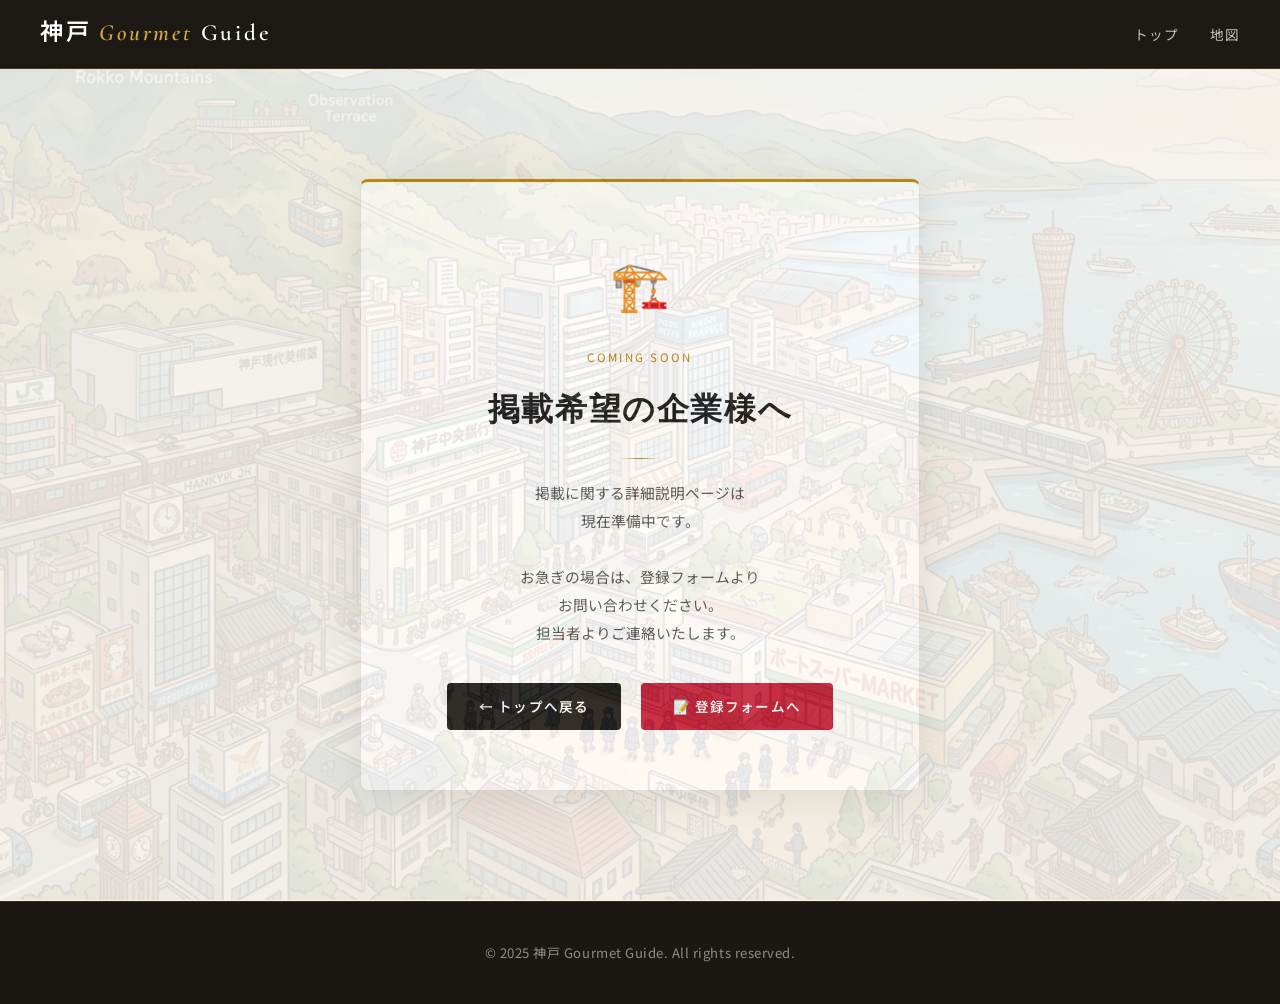
==== coming-soon.html @ d9d7e270 "掲載希望・登録フォームボタン追加" ====
<!DOCTYPE html>
<html lang="ja">
<head>
  <meta charset="UTF-8">
  <meta name="viewport" content="width=device-width, initial-scale=1.0">
  <title>掲載希望の企業様へ - 神戸 Gourmet Guide</title>
  <link rel="preconnect" href="https://fonts.googleapis.com">
  <link href="https://fonts.googleapis.com/css2?family=Cormorant+Garamond:wght@400;600;700&family=Noto+Sans+JP:wght@400;600;700&display=swap" rel="stylesheet">
  <link rel="stylesheet" href="css/style.css">
  <style>
    .coming-wrap {
      min-height: calc(100vh - 68px);
      display: flex;
      align-items: center;
      justify-content: center;
      padding: 40px 20px;
    }
    .coming-box {
      background: rgba(255,255,255,0.96);
      border: 1px solid #E8E2D9;
      border-top: 3px solid #B8860B;
      border-radius: 8px;
      padding: 60px 48px;
      max-width: 560px;
      width: 100%;
      text-align: center;
      box-shadow: 0 8px 40px rgba(0,0,0,0.10);
    }
    .coming-icon {
      font-size: 3rem;
      margin-bottom: 24px;
    }
    .coming-eyebrow {
      font-size: 0.72rem;
      letter-spacing: 0.2em;
      color: #B8860B;
      text-transform: uppercase;
      margin-bottom: 16px;
    }
    .coming-title {
      font-family: 'Cormorant Garamond', serif;
      font-size: 2rem;
      font-weight: 600;
      color: #1A1A1A;
      margin-bottom: 8px;
      letter-spacing: 0.05em;
    }
    .coming-divider {
      width: 40px;
      height: 1px;
      background: linear-gradient(90deg, transparent, #B8860B, transparent);
      margin: 20px auto;
    }
    .coming-text {
      font-size: 0.92rem;
      color: #555;
      line-height: 1.9;
      margin-bottom: 36px;
    }
    .coming-back {
      display: inline-block;
      padding: 12px 32px;
      background: #1A1A1A;
      color: #fff;
      border-radius: 4px;
      font-size: 0.85rem;
      font-weight: 600;
      letter-spacing: 0.08em;
      transition: background 0.2s;
      margin-right: 10px;
    }
    .coming-back:hover { background: #B8860B; }
    .coming-form-btn {
      display: inline-block;
      padding: 12px 32px;
      background: #C41E3A;
      color: #fff;
      border-radius: 4px;
      font-size: 0.85rem;
      font-weight: 600;
      letter-spacing: 0.08em;
      transition: background 0.2s;
    }
    .coming-form-btn:hover { background: #9e1828; }
    .btn-wrap { display: flex; gap: 10px; justify-content: center; flex-wrap: wrap; }
    @media (max-width: 480px) {
      .coming-box { padding: 40px 24px; }
    }
  </style>
</head>
<body>

<header>
  <div class="header-inner">
    <div class="site-logo"><a href="index.html" style="color:inherit">神戸 <span>Gourmet</span> Guide</a></div>
    <nav>
      <a href="index.html">トップ</a>
      <a href="map.html">地図</a>
    </nav>
  </div>
</header>

<div class="coming-wrap">
  <div class="coming-box">
    <div class="coming-icon">🏗️</div>
    <div class="coming-eyebrow">Coming Soon</div>
    <h1 class="coming-title">掲載希望の企業様へ</h1>
    <div class="coming-divider"></div>
    <p class="coming-text">
      掲載に関する詳細説明ページは<br>
      現在準備中です。<br><br>
      お急ぎの場合は、登録フォームより<br>
      お問い合わせください。<br>
      担当者よりご連絡いたします。
    </p>
    <div class="btn-wrap">
      <a href="index.html" class="coming-back">← トップへ戻る</a>
      <a href="register.html" class="coming-form-btn">📝 登録フォームへ</a>
    </div>
  </div>
</div>

<footer>
  <p>&copy; 2025 神戸 Gourmet Guide. All rights reserved.</p>
</footer>

</body>
</html>
---- css/style.css ----
/* ============================================================
   神戸 Gourmet Guide - メインスタイル（高級感デザイン）
   ============================================================ */

@import url('https://fonts.googleapis.com/css2?family=Cormorant+Garamond:wght@400;600;700&display=swap');

:root {
  --red:      #C41E3A;
  --gold:     #B8860B;
  --gold-lt:  #D4A843;
  --black:    #1A1A1A;
  --white:    #FFFFFF;
  --gray:     #F5F3EF;
  --border:   #E8E2D9;
  --text:     #2C2C2C;
  --shadow:   0 4px 24px rgba(0,0,0,0.10);
  --shadow-lg:0 8px 40px rgba(0,0,0,0.16);
  --card-bg:  rgba(255,255,255,0.95);
}

* { box-sizing: border-box; margin: 0; padding: 0; }

/* ===== ページ全体背景（固定・opacity 0.12）===== */
body {
  font-family: 'Noto Sans JP', 'Hiragino Kaku Gothic ProN', sans-serif;
  background-color: #F5F3EF;
  color: var(--text);
  line-height: 1.7;
  position: relative;
}

body::before {
  content: '';
  position: fixed;
  inset: 0;
  background-image: url('../images/hero_background.webp');
  background-size: cover;
  background-position: center center;
  background-repeat: no-repeat;
  opacity: 0.12;
  z-index: 0;
  pointer-events: none;
}

/* 全コンテンツをz-index 1以上に */
header, main, footer, .search-bar, .hero {
  position: relative;
  z-index: 1;
}

a { color: inherit; text-decoration: none; }

/* ===== ヘッダー ===== */
header {
  background: rgba(20, 16, 12, 0.96);
  backdrop-filter: blur(8px);
  -webkit-backdrop-filter: blur(8px);
  color: var(--white);
  padding: 0 24px;
  position: sticky;
  top: 0;
  z-index: 100;
  border-bottom: 1px solid rgba(184,134,11,0.3);
}

.header-inner {
  max-width: 1200px;
  margin: 0 auto;
  display: flex;
  align-items: center;
  justify-content: space-between;
  height: 68px;
}

.site-logo {
  font-family: 'Cormorant Garamond', 'Noto Sans JP', serif;
  font-size: 1.45rem;
  font-weight: 600;
  letter-spacing: 0.12em;
  color: var(--white);
}

.site-logo span {
  color: var(--gold-lt);
  font-style: italic;
}

nav a {
  color: rgba(255,255,255,0.75);
  margin-left: 28px;
  font-size: 0.85rem;
  letter-spacing: 0.06em;
  transition: color 0.2s;
  text-transform: uppercase;
}

nav a:hover { color: var(--gold-lt); }

/* ===== ヒーロー ===== */
.hero {
  background: linear-gradient(160deg, rgba(20,16,12,0.88) 0%, rgba(90,20,30,0.80) 60%, rgba(20,16,12,0.88) 100%);
  color: var(--white);
  text-align: center;
  padding: 80px 24px 70px;
  border-bottom: 1px solid rgba(184,134,11,0.2);
}

.hero-eyebrow {
  font-size: 0.75rem;
  letter-spacing: 0.25em;
  color: var(--gold-lt);
  text-transform: uppercase;
  margin-bottom: 16px;
  font-weight: 400;
}

.hero h1 {
  font-family: 'Cormorant Garamond', 'Noto Sans JP', serif;
  font-size: clamp(2.2rem, 6vw, 4rem);
  font-weight: 600;
  letter-spacing: 0.12em;
  margin-bottom: 16px;
  line-height: 1.2;
}

.hero h1 span { color: var(--gold-lt); font-style: italic; }

.hero-divider {
  width: 60px;
  height: 1px;
  background: linear-gradient(90deg, transparent, var(--gold-lt), transparent);
  margin: 20px auto;
}

.hero p {
  font-size: 0.95rem;
  opacity: 0.75;
  letter-spacing: 0.05em;
}

/* ===== ヒーローボタン ===== */
.hero-buttons {
  display: flex;
  gap: 14px;
  justify-content: center;
  flex-wrap: wrap;
  margin-top: 36px;
}

.hero-btn {
  display: inline-block;
  padding: 14px 32px;
  border-radius: 4px;
  font-size: 0.88rem;
  font-weight: 700;
  letter-spacing: 0.08em;
  transition: all 0.2s ease;
  cursor: pointer;
}

.hero-btn--outline {
  background: transparent;
  color: var(--white);
  border: 1px solid rgba(255,255,255,0.5);
}
.hero-btn--outline:hover {
  background: rgba(255,255,255,0.12);
  border-color: var(--white);
}

.hero-btn--gold {
  background: linear-gradient(135deg, var(--gold) 0%, #9a6f08 100%);
  color: var(--white);
  border: 1px solid transparent;
  box-shadow: 0 4px 16px rgba(184,134,11,0.35);
}
.hero-btn--gold:hover {
  opacity: 0.9;
  transform: translateY(-2px);
  box-shadow: 0 6px 20px rgba(184,134,11,0.45);
}

/* ===== 検索・フィルター ===== */
.search-bar {
  background: var(--card-bg);
  padding: 20px 24px;
  border-bottom: 1px solid var(--border);
  backdrop-filter: blur(4px);
}

.search-inner {
  max-width: 900px;
  margin: 0 auto;
  display: flex;
  gap: 10px;
  flex-wrap: wrap;
}

.search-inner input,
.search-inner select {
  flex: 1;
  min-width: 140px;
  padding: 10px 16px;
  border: 1px solid var(--border);
  border-radius: 4px;
  font-size: 0.9rem;
  background: rgba(255,255,255,0.9);
  font-family: inherit;
  color: var(--text);
  transition: border-color 0.2s;
}

.search-inner input:focus,
.search-inner select:focus {
  outline: none;
  border-color: var(--gold);
  box-shadow: 0 0 0 2px rgba(184,134,11,0.1);
}

/* ===== セクション ===== */
.section {
  max-width: 1200px;
  margin: 0 auto;
  padding: 48px 24px;
}

.section-title {
  font-family: 'Cormorant Garamond', 'Noto Sans JP', serif;
  font-size: 1.5rem;
  font-weight: 600;
  color: var(--black);
  margin-bottom: 32px;
  padding-bottom: 14px;
  border-bottom: 1px solid var(--border);
  display: flex;
  align-items: center;
  gap: 12px;
  letter-spacing: 0.05em;
}

.section-title::before {
  content: '';
  display: inline-block;
  width: 3px;
  height: 22px;
  background: linear-gradient(180deg, var(--gold), var(--red));
  border-radius: 2px;
  flex-shrink: 0;
}

/* ===== 店舗グリッド ===== */
.store-grid {
  display: grid;
  grid-template-columns: repeat(auto-fill, minmax(290px, 1fr));
  gap: 24px;
}

/* ===== 店舗カード ===== */
.store-card {
  background: var(--card-bg);
  border: 1px solid var(--border);
  border-radius: 8px;
  overflow: hidden;
  box-shadow: var(--shadow);
  transition: transform 0.25s ease, box-shadow 0.25s ease;
  cursor: pointer;
  backdrop-filter: blur(4px);
}

.store-card:hover {
  transform: translateY(-5px);
  box-shadow: var(--shadow-lg);
}

.card-photo {
  width: 100%;
  aspect-ratio: 4/3;
  object-fit: cover;
  display: block;
  transition: transform 0.4s ease;
}

.store-card:hover .card-photo { transform: scale(1.03); }

.card-photo-wrap {
  overflow: hidden;
  aspect-ratio: 4/3;
  background: var(--gray);
}

.card-photo-placeholder {
  width: 100%;
  aspect-ratio: 4/3;
  background: linear-gradient(135deg, #ede9e3 0%, #d8d0c4 100%);
  display: flex;
  align-items: center;
  justify-content: center;
  font-size: 2.5rem;
  color: #bbb;
}

.card-body { padding: 18px 18px 12px; }

.card-badge {
  display: inline-block;
  font-size: 0.65rem;
  font-weight: 700;
  padding: 2px 8px;
  border-radius: 2px;
  margin-bottom: 10px;
  letter-spacing: 0.1em;
  text-transform: uppercase;
}

.badge-L   { background: var(--gold); color: var(--white); }
.badge-M   { background: var(--red);  color: var(--white); }
.badge-WEB { background: var(--black);color: var(--white); }

.card-name {
  font-family: 'Cormorant Garamond', 'Noto Sans JP', serif;
  font-size: 1.15rem;
  font-weight: 600;
  margin-bottom: 4px;
  color: var(--black);
  letter-spacing: 0.03em;
}

.card-dish {
  font-size: 0.82rem;
  color: var(--gold);
  margin-bottom: 12px;
  letter-spacing: 0.04em;
}

.card-meta {
  font-size: 0.78rem;
  color: #777;
  display: flex;
  flex-direction: column;
  gap: 3px;
}

.card-actions {
  padding: 12px 18px 16px;
  display: flex;
  gap: 8px;
  border-top: 1px solid var(--border);
}

.btn {
  flex: 1;
  padding: 9px 8px;
  border: none;
  border-radius: 4px;
  font-size: 0.8rem;
  font-weight: 600;
  cursor: pointer;
  transition: opacity 0.2s, transform 0.1s;
  text-align: center;
  letter-spacing: 0.04em;
  font-family: inherit;
}

.btn:hover { opacity: 0.85; }
.btn:active { transform: scale(0.98); }

.btn-primary   { background: var(--red);   color: var(--white); }
.btn-secondary { background: var(--black); color: var(--white); }
.btn-outline   { background: transparent;  color: var(--black); border: 1px solid var(--border); }

/* ===== 店舗詳細ページ ===== */
.store-detail {
  max-width: 800px;
  margin: 0 auto;
  padding: 48px 24px;
  background: var(--card-bg);
  min-height: calc(100vh - 68px);
}

.detail-photos {
  display: grid;
  grid-template-columns: 1fr 1fr;
  gap: 8px;
  margin-bottom: 36px;
  border-radius: 8px;
  overflow: hidden;
}

.detail-photos img {
  width: 100%;
  aspect-ratio: 4/3;
  object-fit: cover;
  display: block;
}

.detail-photos img:first-child {
  grid-column: 1 / -1;
  aspect-ratio: 16/9;
}

.detail-name {
  font-family: 'Cormorant Garamond', 'Noto Sans JP', serif;
  font-size: 2.2rem;
  font-weight: 600;
  margin-bottom: 6px;
  letter-spacing: 0.04em;
}

.detail-dish {
  font-size: 1rem;
  color: var(--gold);
  font-weight: 600;
  margin-bottom: 24px;
  letter-spacing: 0.06em;
}

.detail-desc {
  font-size: 0.95rem;
  line-height: 1.9;
  margin-bottom: 32px;
  color: #444;
}

.detail-info table {
  width: 100%;
  border-collapse: collapse;
  margin-bottom: 32px;
}

.detail-info th {
  width: 120px;
  padding: 13px 12px;
  text-align: left;
  font-size: 0.8rem;
  font-weight: 600;
  color: #888;
  border-bottom: 1px solid var(--border);
  vertical-align: top;
  letter-spacing: 0.05em;
}

.detail-info td {
  padding: 13px 12px;
  font-size: 0.92rem;
  border-bottom: 1px solid var(--border);
}

.coupon-box {
  background: #FFFBF0;
  border: 1px solid rgba(184,134,11,0.3);
  border-left: 3px solid var(--gold);
  border-radius: 4px;
  padding: 20px 24px;
  margin-bottom: 28px;
}

.coupon-box .coupon-label {
  font-size: 0.75rem;
  color: var(--gold);
  font-weight: 700;
  margin-bottom: 6px;
  letter-spacing: 0.1em;
  text-transform: uppercase;
}

.coupon-box .coupon-text {
  font-size: 1.1rem;
  font-weight: 700;
  color: var(--black);
}

.route-btn {
  display: block;
  width: 100%;
  padding: 16px;
  background: linear-gradient(135deg, var(--red) 0%, #9e1828 100%);
  color: var(--white);
  text-align: center;
  border-radius: 6px;
  font-size: 1rem;
  font-weight: 700;
  letter-spacing: 0.08em;
  margin-bottom: 16px;
  transition: opacity 0.2s, transform 0.1s;
  box-shadow: 0 4px 16px rgba(196,30,58,0.3);
}

.route-btn:hover { opacity: 0.9; transform: translateY(-1px); }

/* ===== ローディング ===== */
.loading {
  display: flex;
  align-items: center;
  justify-content: center;
  padding: 80px 20px;
  flex-direction: column;
  gap: 16px;
  color: #999;
}

.spinner {
  width: 36px;
  height: 36px;
  border: 2px solid var(--border);
  border-top-color: var(--gold);
  border-radius: 50%;
  animation: spin 0.9s linear infinite;
}

@keyframes spin { to { transform: rotate(360deg); } }

/* ===== フッター ===== */
footer {
  background: rgba(20,16,12,0.97);
  color: rgba(255,255,255,0.5);
  text-align: center;
  padding: 40px 24px;
  font-size: 0.82rem;
  margin-top: 0;
  border-top: 1px solid rgba(184,134,11,0.2);
  letter-spacing: 0.04em;
}

footer a { color: var(--gold-lt); }

/* ===== 地図ページ ===== */
#map-container {
  width: 100%;
  height: calc(100vh - 68px);
}

/* ===== レスポンシブ ===== */
@media (max-width: 768px) {
  .header-inner { height: 58px; }
  nav { display: none; }
  .hero { padding: 56px 16px 48px; }
  .hero h1 { font-size: 2rem; }
  .section { padding: 32px 16px; }
  .store-grid { grid-template-columns: 1fr 1fr; gap: 12px; }
  .detail-photos { grid-template-columns: 1fr; }
  .detail-photos img:first-child { aspect-ratio: 4/3; }
  .store-detail { padding: 24px 16px; }
}

@media (max-width: 480px) {
  .store-grid { grid-template-columns: 1fr; }
}
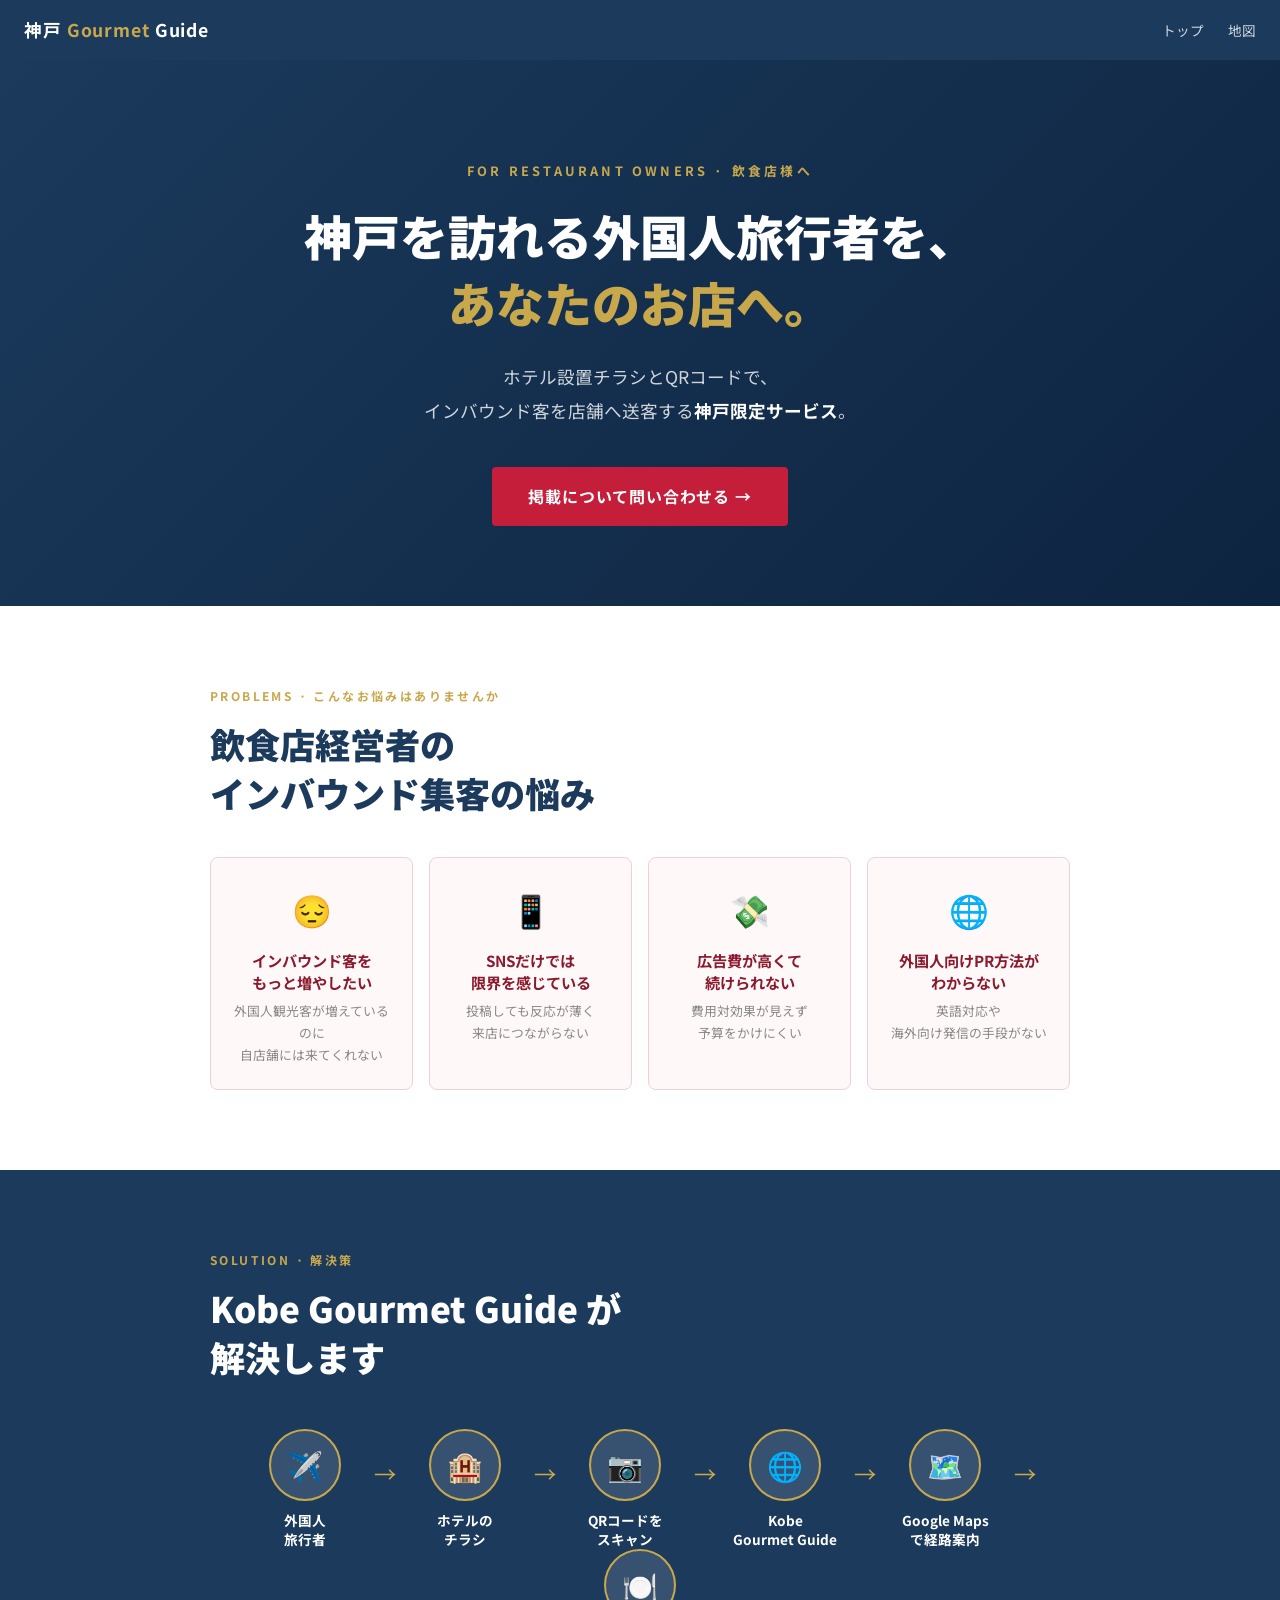
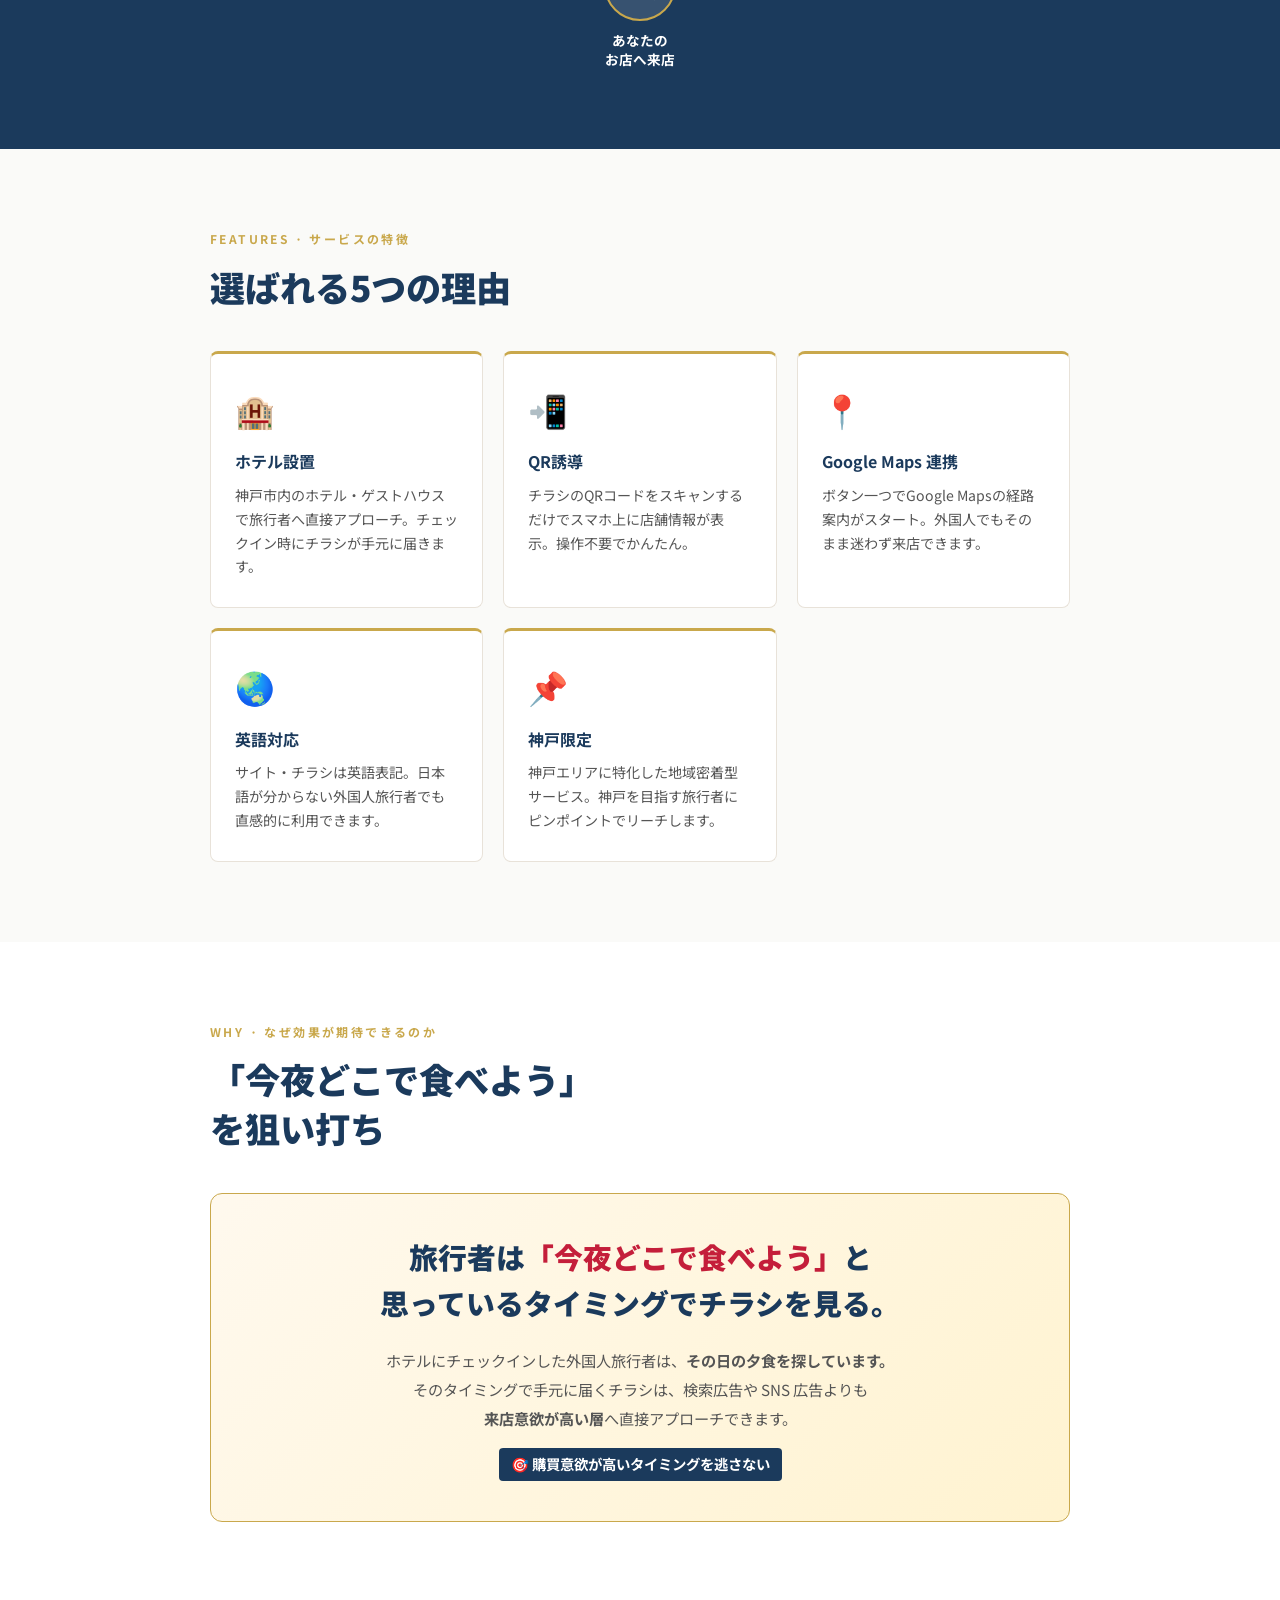
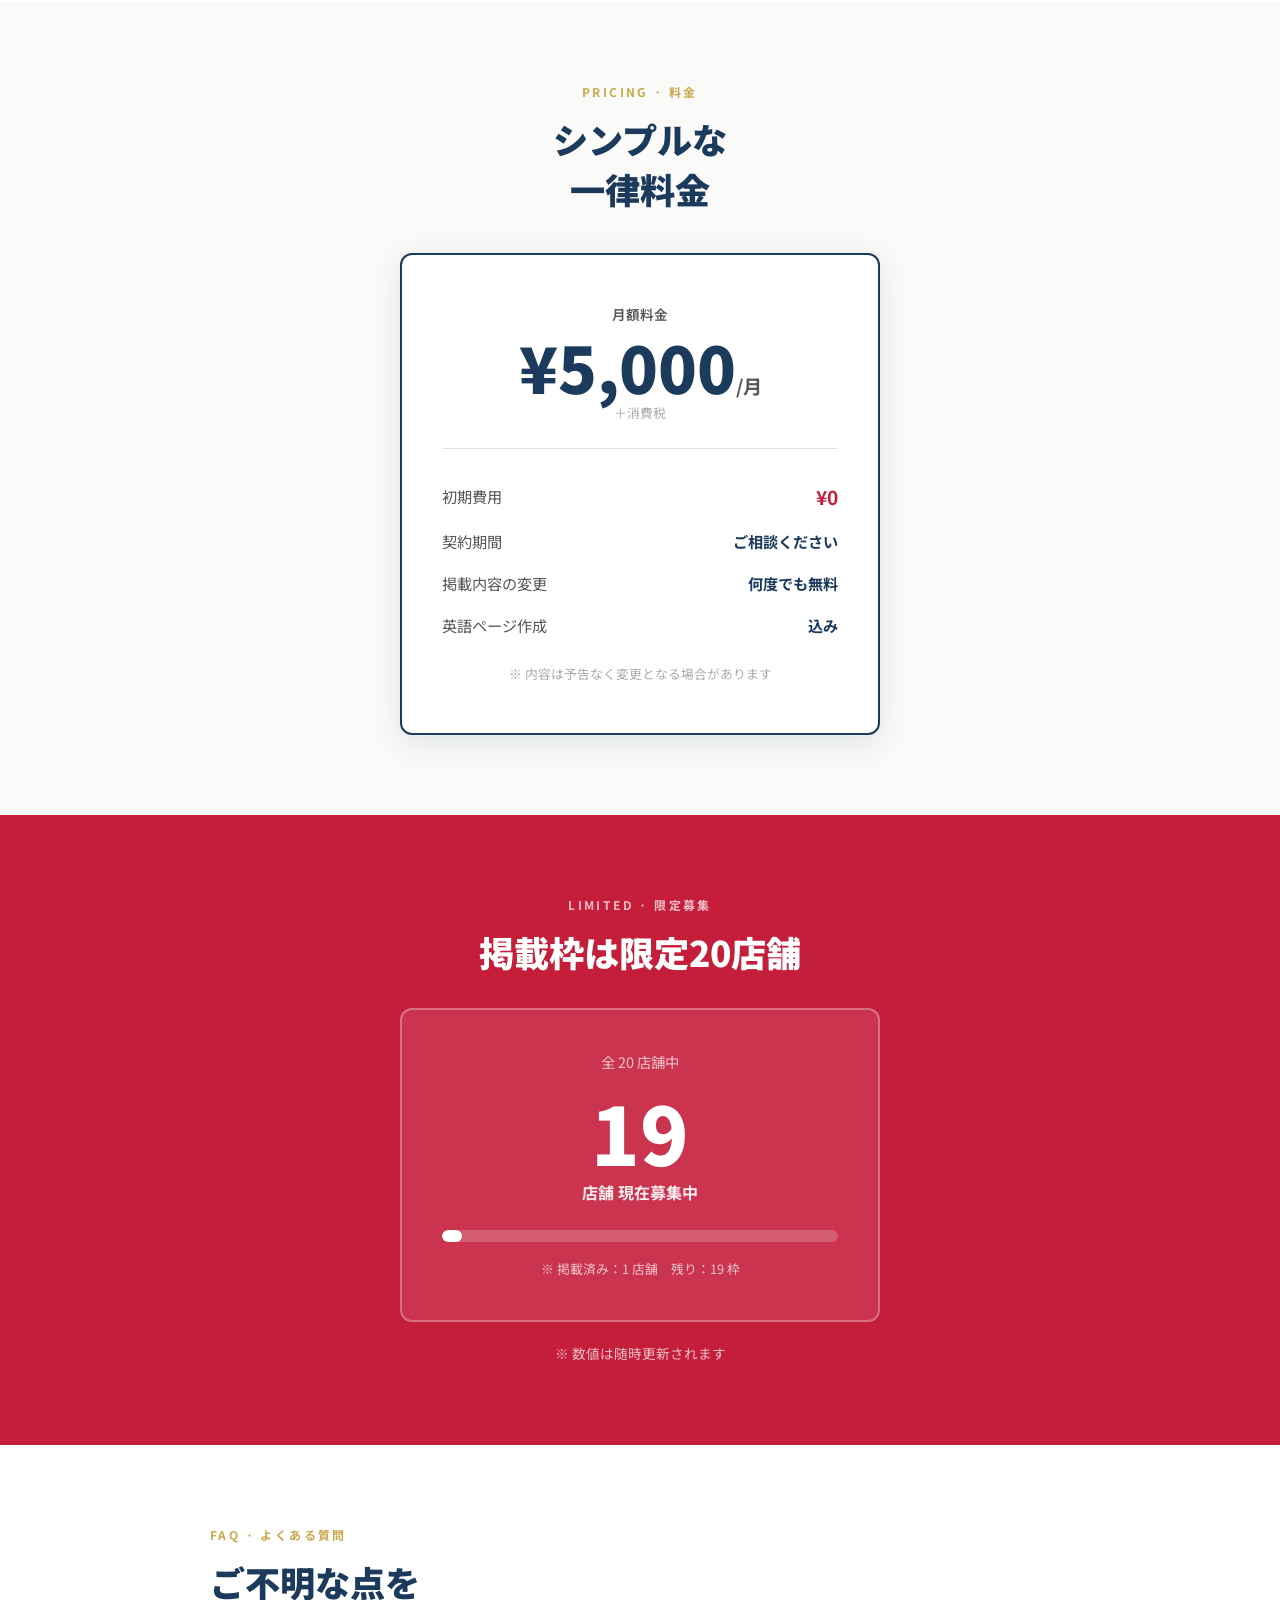
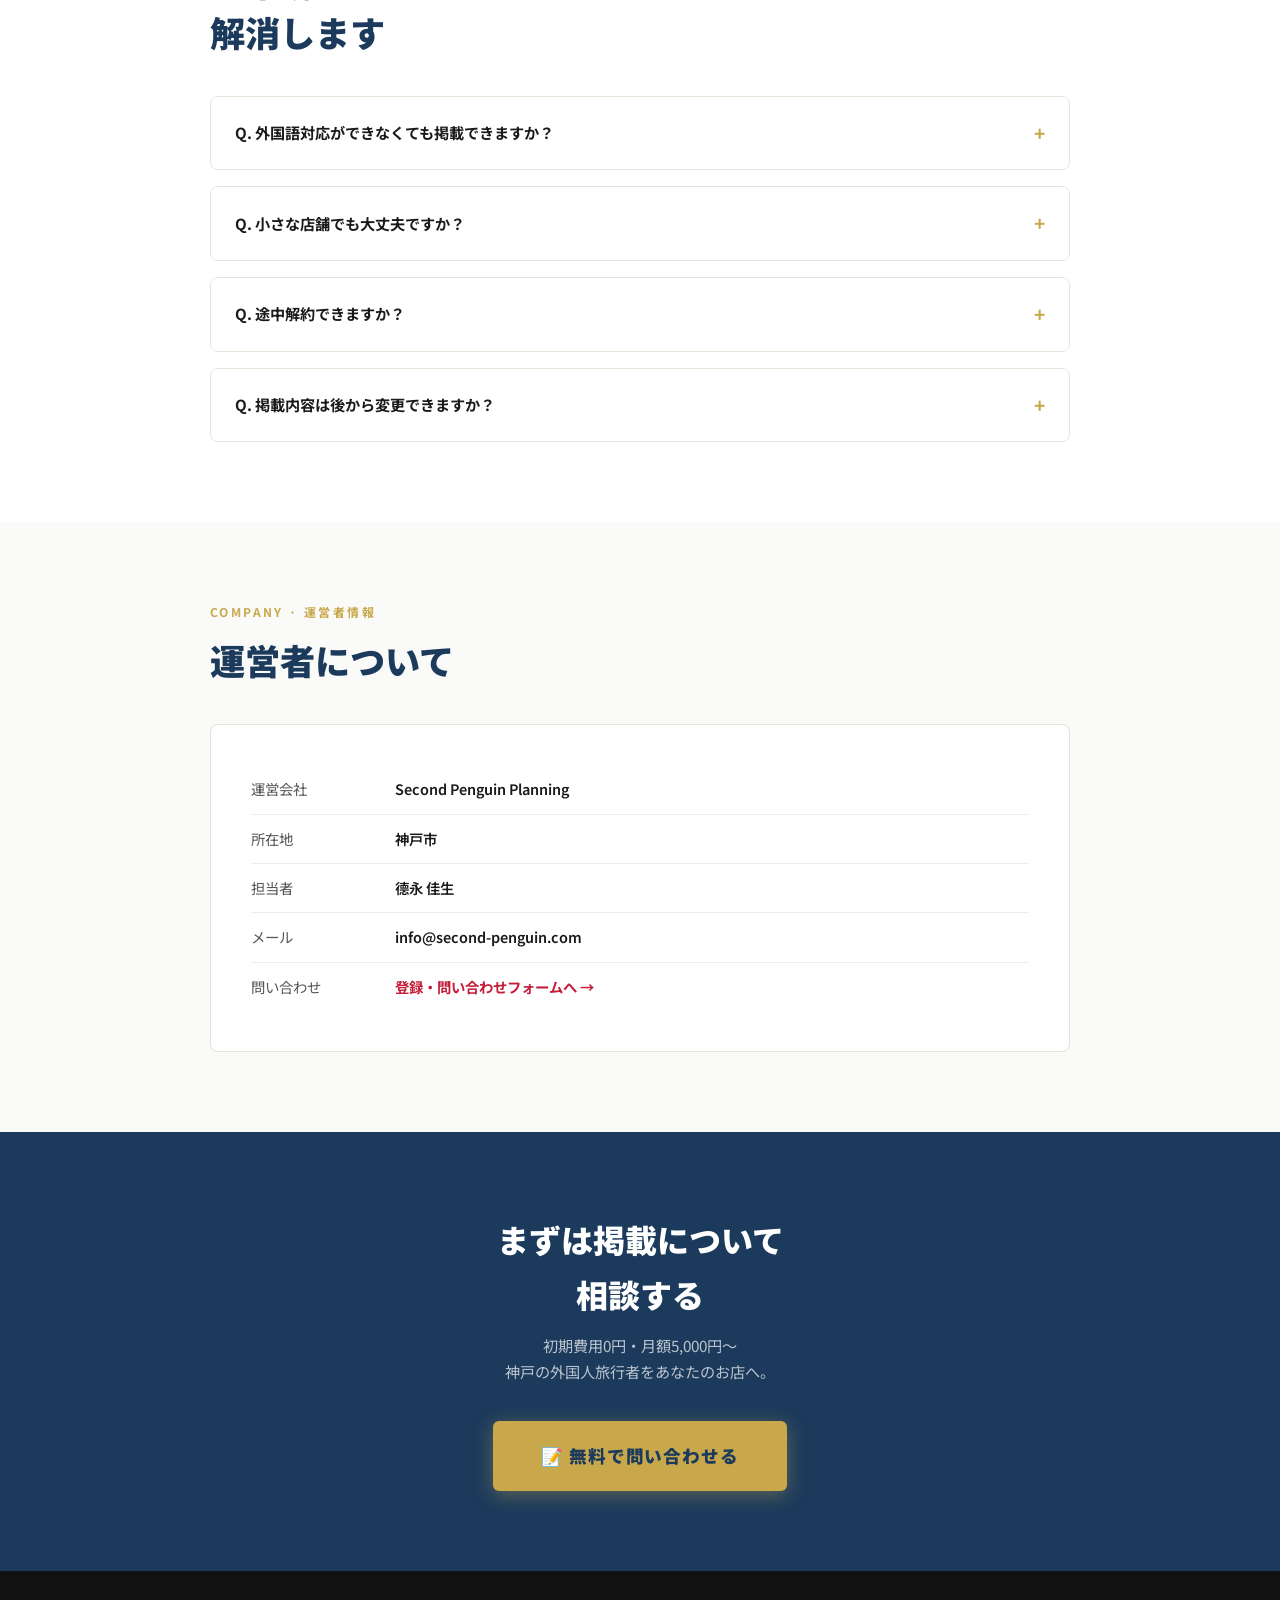
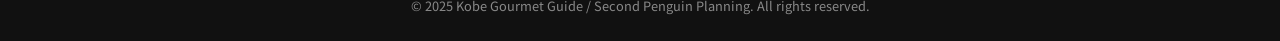
==== commit f3b8395a: "coming-soon.html: 飲食店向けLP完成（課題・解決策・料金・FAQ・運営者情報） Co-Authored-By: Claude Sonnet 4.6 <noreply@anthropi" ====
--- a/coming-soon.html
+++ b/coming-soon.html
@@ -3,126 +3,584 @@
 <head>
   <meta charset="UTF-8">
   <meta name="viewport" content="width=device-width, initial-scale=1.0">
-  <title>掲載希望の企業様へ - 神戸 Gourmet Guide</title>
+  <title>掲載希望の飲食店様へ - Kobe Gourmet Guide</title>
   <link rel="preconnect" href="https://fonts.googleapis.com">
-  <link href="https://fonts.googleapis.com/css2?family=Cormorant+Garamond:wght@400;600;700&family=Noto+Sans+JP:wght@400;600;700&display=swap" rel="stylesheet">
-  <link rel="stylesheet" href="css/style.css">
+  <link href="https://fonts.googleapis.com/css2?family=Noto+Sans+JP:wght@400;500;600;700;900&display=swap" rel="stylesheet">
   <style>
-    .coming-wrap {
-      min-height: calc(100vh - 68px);
-      display: flex;
-      align-items: center;
-      justify-content: center;
-      padding: 40px 20px;
-    }
-    .coming-box {
-      background: rgba(255,255,255,0.96);
-      border: 1px solid #E8E2D9;
-      border-top: 3px solid #B8860B;
-      border-radius: 8px;
-      padding: 60px 48px;
-      max-width: 560px;
-      width: 100%;
-      text-align: center;
-      box-shadow: 0 8px 40px rgba(0,0,0,0.10);
-    }
-    .coming-icon {
-      font-size: 3rem;
-      margin-bottom: 24px;
-    }
-    .coming-eyebrow {
-      font-size: 0.72rem;
-      letter-spacing: 0.2em;
-      color: #B8860B;
-      text-transform: uppercase;
-      margin-bottom: 16px;
-    }
-    .coming-title {
-      font-family: 'Cormorant Garamond', serif;
-      font-size: 2rem;
-      font-weight: 600;
-      color: #1A1A1A;
-      margin-bottom: 8px;
-      letter-spacing: 0.05em;
-    }
-    .coming-divider {
-      width: 40px;
-      height: 1px;
-      background: linear-gradient(90deg, transparent, #B8860B, transparent);
-      margin: 20px auto;
-    }
-    .coming-text {
-      font-size: 0.92rem;
-      color: #555;
-      line-height: 1.9;
-      margin-bottom: 36px;
-    }
-    .coming-back {
-      display: inline-block;
-      padding: 12px 32px;
-      background: #1A1A1A;
+    *, *::before, *::after { box-sizing: border-box; margin: 0; padding: 0; }
+    :root {
+      --navy: #1B3A5C;
+      --gold: #C9A84C;
+      --red: #C41E3A;
+      --bg: #FAFAF8;
+      --text: #1A1A1A;
+      --sub: #555;
+    }
+    html { scroll-behavior: smooth; }
+    body { font-family: 'Noto Sans JP', sans-serif; background: var(--bg); color: var(--text); line-height: 1.7; }
+    a { text-decoration: none; color: inherit; }
+
+    /* ===== HEADER ===== */
+    header {
+      background: var(--navy); position: sticky; top: 0; z-index: 100;
+      padding: 0 24px; height: 60px;
+      display: flex; align-items: center; justify-content: space-between;
+    }
+    .logo { color: #fff; font-size: 1.1rem; font-weight: 700; letter-spacing: 0.05em; }
+    .logo span { color: var(--gold); }
+    nav a { color: rgba(255,255,255,0.8); font-size: 0.85rem; margin-left: 20px; }
+    nav a:hover { color: #fff; }
+
+    /* ===== BUTTONS ===== */
+    .btn-primary {
+      display: inline-block; padding: 16px 36px;
+      background: var(--red); color: #fff;
+      border-radius: 4px; font-size: 1rem; font-weight: 700;
+      letter-spacing: 0.05em; transition: background 0.2s, transform 0.1s;
+      cursor: pointer; border: none;
+    }
+    .btn-primary:hover { background: #a01830; transform: translateY(-1px); }
+    .btn-outline {
+      display: inline-block; padding: 14px 32px;
+      border: 2px solid var(--navy); color: var(--navy);
+      border-radius: 4px; font-size: 0.95rem; font-weight: 700;
+      transition: all 0.2s;
+    }
+    .btn-outline:hover { background: var(--navy); color: #fff; }
+
+    /* ===== SECTION BASE ===== */
+    section { padding: 80px 24px; }
+    .container { max-width: 860px; margin: 0 auto; }
+    .section-label {
+      font-size: 0.75rem; font-weight: 700; letter-spacing: 0.2em;
+      color: var(--gold); text-transform: uppercase; margin-bottom: 12px;
+    }
+    .section-title {
+      font-size: clamp(1.6rem, 4vw, 2.2rem); font-weight: 900;
+      color: var(--navy); line-height: 1.4; margin-bottom: 24px;
+    }
+
+    /* ===== HERO ===== */
+    .hero {
+      background: linear-gradient(135deg, var(--navy) 0%, #0d2440 100%);
+      color: #fff; text-align: center; padding: 100px 24px 80px;
+    }
+    .hero-eyebrow {
+      font-size: 0.8rem; font-weight: 700; letter-spacing: 0.25em;
+      color: var(--gold); text-transform: uppercase; margin-bottom: 20px;
+    }
+    .hero-title {
+      font-size: clamp(1.8rem, 5vw, 3rem); font-weight: 900;
+      line-height: 1.4; margin-bottom: 24px;
+    }
+    .hero-title span { color: var(--gold); }
+    .hero-sub {
+      font-size: clamp(0.95rem, 2.5vw, 1.1rem); color: rgba(255,255,255,0.8);
+      line-height: 1.9; max-width: 560px; margin: 0 auto 40px;
+    }
+
+    /* ===== PROBLEMS ===== */
+    .problems { background: #fff; }
+    .problem-grid {
+      display: grid; grid-template-columns: repeat(auto-fit, minmax(200px, 1fr));
+      gap: 16px; margin-top: 40px;
+    }
+    .problem-card {
+      background: #FFF8F8; border: 1.5px solid #f0d0d5;
+      border-radius: 8px; padding: 24px 20px; text-align: center;
+    }
+    .problem-icon { font-size: 2rem; margin-bottom: 12px; }
+    .problem-text { font-size: 0.95rem; font-weight: 700; color: #8B1A2E; line-height: 1.5; }
+    .problem-sub { font-size: 0.8rem; color: #888; margin-top: 6px; }
+
+    /* ===== FLOW ===== */
+    .flow { background: var(--navy); }
+    .flow .section-title { color: #fff; }
+    .flow .section-label { color: var(--gold); }
+    .flow-steps {
+      display: flex; align-items: center; flex-wrap: wrap;
+      gap: 0; margin-top: 48px; justify-content: center;
+    }
+    .flow-step {
+      text-align: center; flex: 0 0 auto; width: 130px;
+    }
+    .flow-icon {
+      width: 72px; height: 72px; border-radius: 50%;
+      background: rgba(255,255,255,0.12); border: 2px solid var(--gold);
+      display: flex; align-items: center; justify-content: center;
+      font-size: 1.8rem; margin: 0 auto 10px;
+    }
+    .flow-label { font-size: 0.85rem; font-weight: 700; color: #fff; line-height: 1.4; }
+    .flow-arrow {
+      font-size: 1.4rem; color: var(--gold); padding: 0 4px;
+      flex: 0 0 auto; margin-bottom: 32px;
+    }
+    @media (max-width: 640px) {
+      .flow-steps { flex-direction: column; align-items: center; gap: 0; }
+      .flow-arrow { transform: rotate(90deg); margin: 0; }
+      .flow-step { width: 160px; }
+    }
+
+    /* ===== FEATURES ===== */
+    .features { background: var(--bg); }
+    .feature-grid {
+      display: grid; grid-template-columns: repeat(auto-fit, minmax(220px, 1fr));
+      gap: 20px; margin-top: 40px;
+    }
+    .feature-card {
+      background: #fff; border: 1px solid #E8E2D9;
+      border-top: 3px solid var(--gold);
+      border-radius: 8px; padding: 28px 24px;
+    }
+    .feature-icon { font-size: 2rem; margin-bottom: 12px; }
+    .feature-title { font-size: 1rem; font-weight: 700; color: var(--navy); margin-bottom: 8px; }
+    .feature-text { font-size: 0.88rem; color: var(--sub); line-height: 1.7; }
+
+    /* ===== WHY ===== */
+    .why { background: #fff; }
+    .why-box {
+      background: linear-gradient(135deg, #FFF9EE 0%, #FFF3D0 100%);
+      border: 1.5px solid var(--gold); border-radius: 12px;
+      padding: 40px; margin-top: 40px; text-align: center;
+    }
+    .why-quote {
+      font-size: clamp(1.3rem, 3vw, 1.8rem); font-weight: 900;
+      color: var(--navy); line-height: 1.6; margin-bottom: 20px;
+    }
+    .why-quote span { color: var(--red); }
+    .why-text { font-size: 0.95rem; color: var(--sub); line-height: 1.9; }
+    .why-highlight {
+      display: inline-block; background: var(--navy); color: #fff;
+      padding: 4px 12px; border-radius: 4px; font-weight: 700;
+      font-size: 0.9rem; margin-top: 16px;
+    }
+
+    /* ===== PRICING ===== */
+    .pricing { background: var(--bg); text-align: center; }
+    .price-card {
+      background: #fff; border: 2px solid var(--navy);
+      border-radius: 12px; padding: 48px 40px;
+      max-width: 480px; margin: 40px auto 0; box-shadow: 0 8px 32px rgba(27,58,92,0.12);
+    }
+    .price-amount {
+      font-size: 4rem; font-weight: 900; color: var(--navy); line-height: 1;
+    }
+    .price-unit { font-size: 1.2rem; font-weight: 700; color: var(--sub); }
+    .price-tax { font-size: 0.8rem; color: #aaa; margin-top: 4px; }
+    .price-divider { border: none; border-top: 1px solid #E8E2D9; margin: 24px 0; }
+    .price-row {
+      display: flex; justify-content: space-between; align-items: center;
+      padding: 8px 0; font-size: 0.95rem;
+    }
+    .price-row .label { color: var(--sub); }
+    .price-row .value { font-weight: 700; color: var(--navy); }
+    .price-note { font-size: 0.8rem; color: #aaa; margin-top: 16px; }
+
+    /* ===== SLOTS ===== */
+    .slots { background: var(--red); color: #fff; text-align: center; }
+    .slots .section-label { color: rgba(255,255,255,0.7); }
+    .slots .section-title { color: #fff; }
+    .slots-box {
+      background: rgba(255,255,255,0.1); border: 2px solid rgba(255,255,255,0.3);
+      border-radius: 12px; padding: 40px; max-width: 480px; margin: 32px auto 0;
+    }
+    .slots-total { font-size: 0.9rem; color: rgba(255,255,255,0.7); margin-bottom: 16px; }
+    .slots-number {
+      font-size: 5rem; font-weight: 900; line-height: 1;
       color: #fff;
-      border-radius: 4px;
-      font-size: 0.85rem;
-      font-weight: 600;
-      letter-spacing: 0.08em;
-      transition: background 0.2s;
-      margin-right: 10px;
-    }
-    .coming-back:hover { background: #B8860B; }
-    .coming-form-btn {
-      display: inline-block;
-      padding: 12px 32px;
-      background: #C41E3A;
-      color: #fff;
-      border-radius: 4px;
-      font-size: 0.85rem;
-      font-weight: 600;
-      letter-spacing: 0.08em;
-      transition: background 0.2s;
-    }
-    .coming-form-btn:hover { background: #9e1828; }
-    .btn-wrap { display: flex; gap: 10px; justify-content: center; flex-wrap: wrap; }
-    @media (max-width: 480px) {
-      .coming-box { padding: 40px 24px; }
+    }
+    .slots-label { font-size: 1rem; font-weight: 700; color: rgba(255,255,255,0.9); margin-top: 8px; }
+    .slots-bar-wrap {
+      background: rgba(255,255,255,0.2); border-radius: 99px;
+      height: 12px; margin: 24px 0 16px; overflow: hidden;
+    }
+    .slots-bar {
+      background: #fff; height: 100%; border-radius: 99px;
+      width: 0%; /* JS で変更可 */
+      transition: width 1s ease;
+    }
+    .slots-note { font-size: 0.8rem; color: rgba(255,255,255,0.7); }
+    /* 設定値 — 数値変更はここだけ */
+    :root { --slots-total: 20; --slots-used: 1; }
+
+    /* ===== FAQ ===== */
+    .faq { background: #fff; }
+    .faq-list { margin-top: 40px; display: flex; flex-direction: column; gap: 16px; }
+    .faq-item {
+      border: 1px solid #E8E2D9; border-radius: 8px; overflow: hidden;
+    }
+    .faq-q {
+      padding: 20px 24px; font-weight: 700; font-size: 0.95rem;
+      cursor: pointer; display: flex; justify-content: space-between; align-items: center;
+      background: #fff; user-select: none;
+    }
+    .faq-q:hover { background: #FAFAF8; }
+    .faq-icon { font-size: 1.2rem; color: var(--gold); flex-shrink: 0; margin-left: 12px; transition: transform 0.2s; }
+    .faq-a {
+      padding: 0 24px; max-height: 0; overflow: hidden;
+      transition: max-height 0.3s ease, padding 0.3s ease;
+      font-size: 0.9rem; color: var(--sub); line-height: 1.9;
+      background: #FAFAF8;
+    }
+    .faq-item.open .faq-a { max-height: 200px; padding: 16px 24px 20px; }
+    .faq-item.open .faq-icon { transform: rotate(45deg); }
+
+    /* ===== COMPANY ===== */
+    .company { background: var(--bg); }
+    .company-box {
+      background: #fff; border: 1px solid #E8E2D9; border-radius: 8px;
+      padding: 40px; margin-top: 40px;
+    }
+    .company-row {
+      display: flex; gap: 24px; padding: 12px 0;
+      border-bottom: 1px solid #F0EDE8; font-size: 0.9rem;
+    }
+    .company-row:last-child { border-bottom: none; }
+    .company-key { color: var(--sub); min-width: 120px; flex-shrink: 0; }
+    .company-val { font-weight: 600; color: var(--text); }
+
+    /* ===== BOTTOM CTA ===== */
+    .cta-bottom {
+      background: var(--navy); text-align: center; padding: 80px 24px;
+    }
+    .cta-bottom h2 {
+      font-size: clamp(1.4rem, 4vw, 2rem); font-weight: 900;
+      color: #fff; margin-bottom: 12px;
+    }
+    .cta-bottom p { color: rgba(255,255,255,0.7); font-size: 0.95rem; margin-bottom: 36px; }
+    .btn-cta {
+      display: inline-block; padding: 20px 48px;
+      background: var(--gold); color: var(--navy);
+      border-radius: 6px; font-size: 1.1rem; font-weight: 900;
+      letter-spacing: 0.05em; transition: all 0.2s;
+      box-shadow: 0 4px 20px rgba(201,168,76,0.4);
+    }
+    .btn-cta:hover { background: #e0bc5a; transform: translateY(-2px); }
+
+    /* ===== FOOTER ===== */
+    footer {
+      background: #111; color: rgba(255,255,255,0.5);
+      text-align: center; padding: 24px; font-size: 0.8rem;
+    }
+
+    @media (max-width: 600px) {
+      section { padding: 60px 20px; }
+      .price-card { padding: 36px 24px; }
+      .price-amount { font-size: 3rem; }
+      .company-row { flex-direction: column; gap: 4px; }
     }
   </style>
 </head>
 <body>
 
+<!-- HEADER -->
 <header>
-  <div class="header-inner">
-    <div class="site-logo"><a href="index.html" style="color:inherit">神戸 <span>Gourmet</span> Guide</a></div>
-    <nav>
-      <a href="index.html">トップ</a>
-      <a href="map.html">地図</a>
-    </nav>
-  </div>
+  <div class="logo"><a href="index.html">神戸 <span>Gourmet</span> Guide</a></div>
+  <nav>
+    <a href="index.html">トップ</a>
+    <a href="map.html">地図</a>
+  </nav>
 </header>
 
-<div class="coming-wrap">
-  <div class="coming-box">
-    <div class="coming-icon">🏗️</div>
-    <div class="coming-eyebrow">Coming Soon</div>
-    <h1 class="coming-title">掲載希望の企業様へ</h1>
-    <div class="coming-divider"></div>
-    <p class="coming-text">
-      掲載に関する詳細説明ページは<br>
-      現在準備中です。<br><br>
-      お急ぎの場合は、登録フォームより<br>
-      お問い合わせください。<br>
-      担当者よりご連絡いたします。
+<!-- HERO -->
+<section class="hero">
+  <div class="container">
+    <div class="hero-eyebrow">For Restaurant Owners · 飲食店様へ</div>
+    <h1 class="hero-title">
+      神戸を訪れる外国人旅行者を、<br>
+      <span>あなたのお店へ。</span>
+    </h1>
+    <p class="hero-sub">
+      ホテル設置チラシとQRコードで、<br>
+      インバウンド客を店舗へ送客する<strong style="color:#fff">神戸限定サービス</strong>。
     </p>
-    <div class="btn-wrap">
-      <a href="index.html" class="coming-back">← トップへ戻る</a>
-      <a href="register.html" class="coming-form-btn">📝 登録フォームへ</a>
-    </div>
-  </div>
-</div>
+    <a href="register.html" class="btn-primary">掲載について問い合わせる →</a>
+  </div>
+</section>
+
+<!-- PROBLEMS -->
+<section class="problems">
+  <div class="container">
+    <div class="section-label">Problems · こんなお悩みはありませんか</div>
+    <h2 class="section-title">飲食店経営者の<br>インバウンド集客の悩み</h2>
+    <div class="problem-grid">
+      <div class="problem-card">
+        <div class="problem-icon">😔</div>
+        <div class="problem-text">インバウンド客を<br>もっと増やしたい</div>
+        <div class="problem-sub">外国人観光客が増えているのに<br>自店舗には来てくれない</div>
+      </div>
+      <div class="problem-card">
+        <div class="problem-icon">📱</div>
+        <div class="problem-text">SNSだけでは<br>限界を感じている</div>
+        <div class="problem-sub">投稿しても反応が薄く<br>来店につながらない</div>
+      </div>
+      <div class="problem-card">
+        <div class="problem-icon">💸</div>
+        <div class="problem-text">広告費が高くて<br>続けられない</div>
+        <div class="problem-sub">費用対効果が見えず<br>予算をかけにくい</div>
+      </div>
+      <div class="problem-card">
+        <div class="problem-icon">🌐</div>
+        <div class="problem-text">外国人向けPR方法が<br>わからない</div>
+        <div class="problem-sub">英語対応や<br>海外向け発信の手段がない</div>
+      </div>
+    </div>
+  </div>
+</section>
+
+<!-- FLOW / SOLUTION -->
+<section class="flow">
+  <div class="container">
+    <div class="section-label">Solution · 解決策</div>
+    <h2 class="section-title">Kobe Gourmet Guide が<br>解決します</h2>
+    <div class="flow-steps">
+      <div class="flow-step">
+        <div class="flow-icon">✈️</div>
+        <div class="flow-label">外国人<br>旅行者</div>
+      </div>
+      <div class="flow-arrow">→</div>
+      <div class="flow-step">
+        <div class="flow-icon">🏨</div>
+        <div class="flow-label">ホテルの<br>チラシ</div>
+      </div>
+      <div class="flow-arrow">→</div>
+      <div class="flow-step">
+        <div class="flow-icon">📷</div>
+        <div class="flow-label">QRコードを<br>スキャン</div>
+      </div>
+      <div class="flow-arrow">→</div>
+      <div class="flow-step">
+        <div class="flow-icon">🌐</div>
+        <div class="flow-label">Kobe<br>Gourmet Guide</div>
+      </div>
+      <div class="flow-arrow">→</div>
+      <div class="flow-step">
+        <div class="flow-icon">🗺️</div>
+        <div class="flow-label">Google Maps<br>で経路案内</div>
+      </div>
+      <div class="flow-arrow">→</div>
+      <div class="flow-step">
+        <div class="flow-icon">🍽️</div>
+        <div class="flow-label">あなたの<br>お店へ来店</div>
+      </div>
+    </div>
+  </div>
+</section>
+
+<!-- FEATURES -->
+<section class="features">
+  <div class="container">
+    <div class="section-label">Features · サービスの特徴</div>
+    <h2 class="section-title">選ばれる5つの理由</h2>
+    <div class="feature-grid">
+      <div class="feature-card">
+        <div class="feature-icon">🏨</div>
+        <div class="feature-title">ホテル設置</div>
+        <div class="feature-text">神戸市内のホテル・ゲストハウスで旅行者へ直接アプローチ。チェックイン時にチラシが手元に届きます。</div>
+      </div>
+      <div class="feature-card">
+        <div class="feature-icon">📲</div>
+        <div class="feature-title">QR誘導</div>
+        <div class="feature-text">チラシのQRコードをスキャンするだけでスマホ上に店舗情報が表示。操作不要でかんたん。</div>
+      </div>
+      <div class="feature-card">
+        <div class="feature-icon">📍</div>
+        <div class="feature-title">Google Maps 連携</div>
+        <div class="feature-text">ボタン一つでGoogle Mapsの経路案内がスタート。外国人でもそのまま迷わず来店できます。</div>
+      </div>
+      <div class="feature-card">
+        <div class="feature-icon">🌏</div>
+        <div class="feature-title">英語対応</div>
+        <div class="feature-text">サイト・チラシは英語表記。日本語が分からない外国人旅行者でも直感的に利用できます。</div>
+      </div>
+      <div class="feature-card">
+        <div class="feature-icon">📌</div>
+        <div class="feature-title">神戸限定</div>
+        <div class="feature-text">神戸エリアに特化した地域密着型サービス。神戸を目指す旅行者にピンポイントでリーチします。</div>
+      </div>
+    </div>
+  </div>
+</section>
+
+<!-- WHY -->
+<section class="why">
+  <div class="container">
+    <div class="section-label">Why · なぜ効果が期待できるのか</div>
+    <h2 class="section-title">「今夜どこで食べよう」<br>を狙い打ち</h2>
+    <div class="why-box">
+      <div class="why-quote">
+        旅行者は<span>「今夜どこで食べよう」</span>と<br>思っているタイミングでチラシを見る。
+      </div>
+      <div class="why-text">
+        ホテルにチェックインした外国人旅行者は、<strong>その日の夕食を探しています。</strong><br>
+        そのタイミングで手元に届くチラシは、検索広告や SNS 広告よりも<br>
+        <strong>来店意欲が高い層</strong>へ直接アプローチできます。
+      </div>
+      <div class="why-highlight">🎯 購買意欲が高いタイミングを逃さない</div>
+    </div>
+  </div>
+</section>
+
+<!-- PRICING -->
+<section class="pricing">
+  <div class="container">
+    <div class="section-label">Pricing · 料金</div>
+    <h2 class="section-title">シンプルな<br>一律料金</h2>
+    <div class="price-card">
+      <div style="font-size:0.85rem;color:var(--sub);margin-bottom:8px;font-weight:600;">月額料金</div>
+      <div class="price-amount">¥5,000<span class="price-unit">/月</span></div>
+      <div class="price-tax">＋消費税</div>
+      <hr class="price-divider">
+      <div class="price-row">
+        <span class="label">初期費用</span>
+        <span class="value" style="color:var(--red);font-size:1.2rem;">¥0</span>
+      </div>
+      <div class="price-row">
+        <span class="label">契約期間</span>
+        <span class="value">ご相談ください</span>
+      </div>
+      <div class="price-row">
+        <span class="label">掲載内容の変更</span>
+        <span class="value">何度でも無料</span>
+      </div>
+      <div class="price-row">
+        <span class="label">英語ページ作成</span>
+        <span class="value">込み</span>
+      </div>
+      <div class="price-note">※ 内容は予告なく変更となる場合があります</div>
+    </div>
+  </div>
+</section>
+
+<!-- SLOTS -->
+<section class="slots">
+  <div class="container">
+    <div class="section-label">Limited · 限定募集</div>
+    <h2 class="section-title">掲載枠は限定20店舗</h2>
+    <div class="slots-box">
+      <div class="slots-total">全 20 店舗中</div>
+      <div class="slots-number" id="slots-remaining">19</div>
+      <div class="slots-label">店舗 現在募集中</div>
+      <div class="slots-bar-wrap">
+        <div class="slots-bar" id="slots-bar"></div>
+      </div>
+      <div class="slots-note">※ 掲載済み：<span id="slots-used">1</span> 店舗　残り：<span id="slots-left">19</span> 枠</div>
+    </div>
+    <p style="color:rgba(255,255,255,0.7);font-size:0.85rem;margin-top:20px;text-align:center;">
+      ※ 数値は随時更新されます
+    </p>
+  </div>
+</section>
+
+<!-- FAQ -->
+<section class="faq">
+  <div class="container">
+    <div class="section-label">FAQ · よくある質問</div>
+    <h2 class="section-title">ご不明な点を<br>解消します</h2>
+    <div class="faq-list">
+      <div class="faq-item">
+        <div class="faq-q">
+          Q. 外国語対応ができなくても掲載できますか？
+          <span class="faq-icon">+</span>
+        </div>
+        <div class="faq-a">
+          はい、問題ありません。店舗ページの英語テキストは弊社が作成します。スタッフの語学力は一切不要です。QRコードでGoogle Mapsの経路案内まで完結するため、当日の接客も日本語のみで対応いただけます。
+        </div>
+      </div>
+      <div class="faq-item">
+        <div class="faq-q">
+          Q. 小さな店舗でも大丈夫ですか？
+          <span class="faq-icon">+</span>
+        </div>
+        <div class="faq-a">
+          もちろんです。1人経営の小さなお店でも掲載いただけます。むしろ、大型予算を持つ大企業と差別化できる地域密着型の集客手段として、中小規模の飲食店様にこそ効果的です。
+        </div>
+      </div>
+      <div class="faq-item">
+        <div class="faq-q">
+          Q. 途中解約できますか？
+          <span class="faq-icon">+</span>
+        </div>
+        <div class="faq-a">
+          はい、可能です。契約期間についてはご相談ください。長期契約の強制はありませんので、まずはお気軽にお問い合わせください。
+        </div>
+      </div>
+      <div class="faq-item">
+        <div class="faq-q">
+          Q. 掲載内容は後から変更できますか？
+          <span class="faq-icon">+</span>
+        </div>
+        <div class="faq-a">
+          はい、何度でも変更できます。写真・営業時間・おすすめメニュー・クーポン情報などは随時更新可能です。季節のメニュー変更や特別キャンペーンにも対応できます。
+        </div>
+      </div>
+    </div>
+  </div>
+</section>
+
+<!-- COMPANY -->
+<section class="company">
+  <div class="container">
+    <div class="section-label">Company · 運営者情報</div>
+    <h2 class="section-title">運営者について</h2>
+    <div class="company-box">
+      <div class="company-row">
+        <span class="company-key">運営会社</span>
+        <span class="company-val">Second Penguin Planning</span>
+      </div>
+      <div class="company-row">
+        <span class="company-key">所在地</span>
+        <span class="company-val">神戸市</span>
+      </div>
+      <div class="company-row">
+        <span class="company-key">担当者</span>
+        <span class="company-val">德永 佳生</span>
+      </div>
+      <div class="company-row">
+        <span class="company-key">メール</span>
+        <span class="company-val">info@second-penguin.com</span>
+      </div>
+      <div class="company-row">
+        <span class="company-key">問い合わせ</span>
+        <span class="company-val"><a href="register.html" style="color:var(--red);font-weight:700;">登録・問い合わせフォームへ →</a></span>
+      </div>
+    </div>
+  </div>
+</section>
+
+<!-- BOTTOM CTA -->
+<section class="cta-bottom">
+  <div class="container">
+    <h2>まずは掲載について<br>相談する</h2>
+    <p>初期費用0円・月額5,000円〜<br>神戸の外国人旅行者をあなたのお店へ。</p>
+    <a href="register.html" class="btn-cta">📝 無料で問い合わせる</a>
+  </div>
+</section>
 
 <footer>
-  <p>&copy; 2025 神戸 Gourmet Guide. All rights reserved.</p>
+  <p>&copy; 2025 Kobe Gourmet Guide / Second Penguin Planning. All rights reserved.</p>
 </footer>
 
+<script>
+  // FAQ アコーディオン
+  document.querySelectorAll('.faq-q').forEach(q => {
+    q.addEventListener('click', () => {
+      const item = q.closest('.faq-item');
+      const isOpen = item.classList.contains('open');
+      document.querySelectorAll('.faq-item').forEach(i => i.classList.remove('open'));
+      if (!isOpen) item.classList.add('open');
+    });
+  });
+
+  // 残り枠の表示（この数値だけ変更すればOK）
+  const TOTAL = 20;
+  const USED  = 1;  // ← 掲載済み店舗数をここで変更
+  const remaining = TOTAL - USED;
+  document.getElementById('slots-remaining').textContent = remaining;
+  document.getElementById('slots-used').textContent = USED;
+  document.getElementById('slots-left').textContent = remaining;
+  // バー（使用済み割合を表示）
+  document.getElementById('slots-bar').style.width = (USED / TOTAL * 100) + '%';
+</script>
 </body>
 </html>
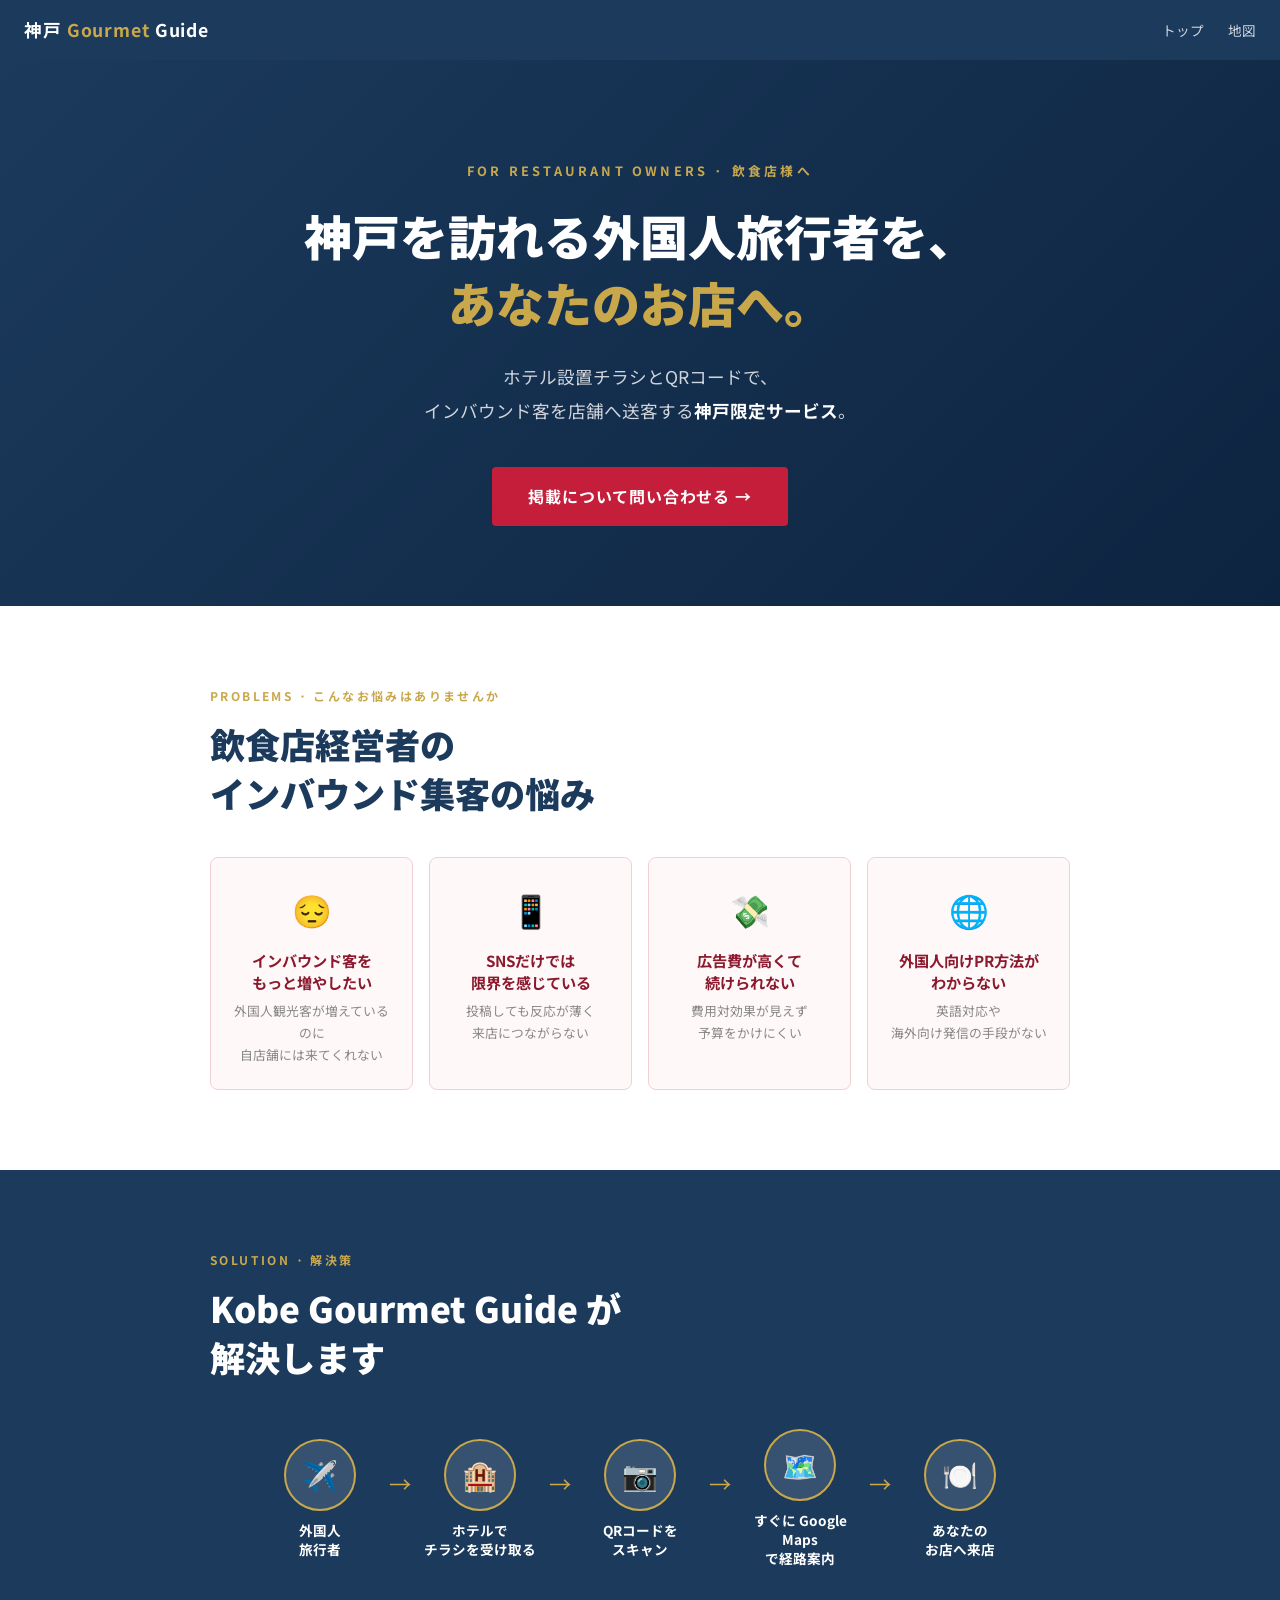
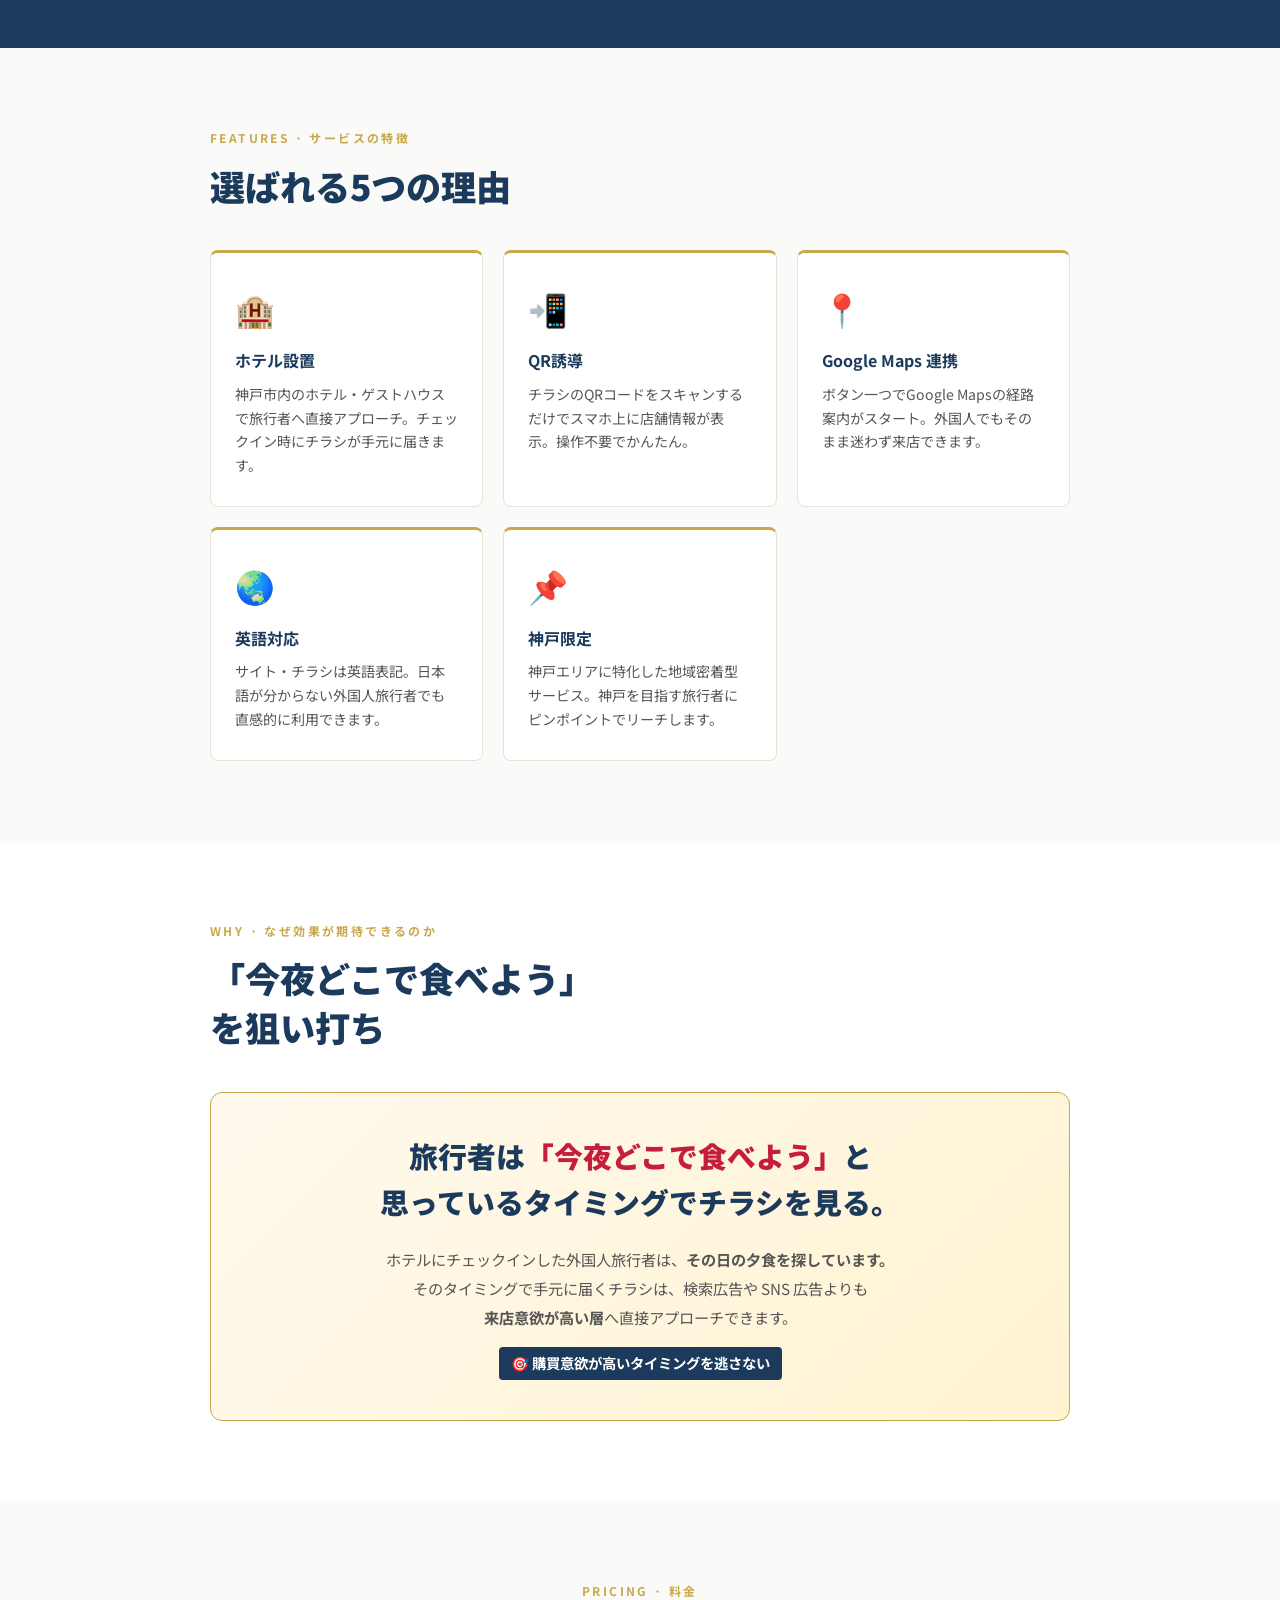
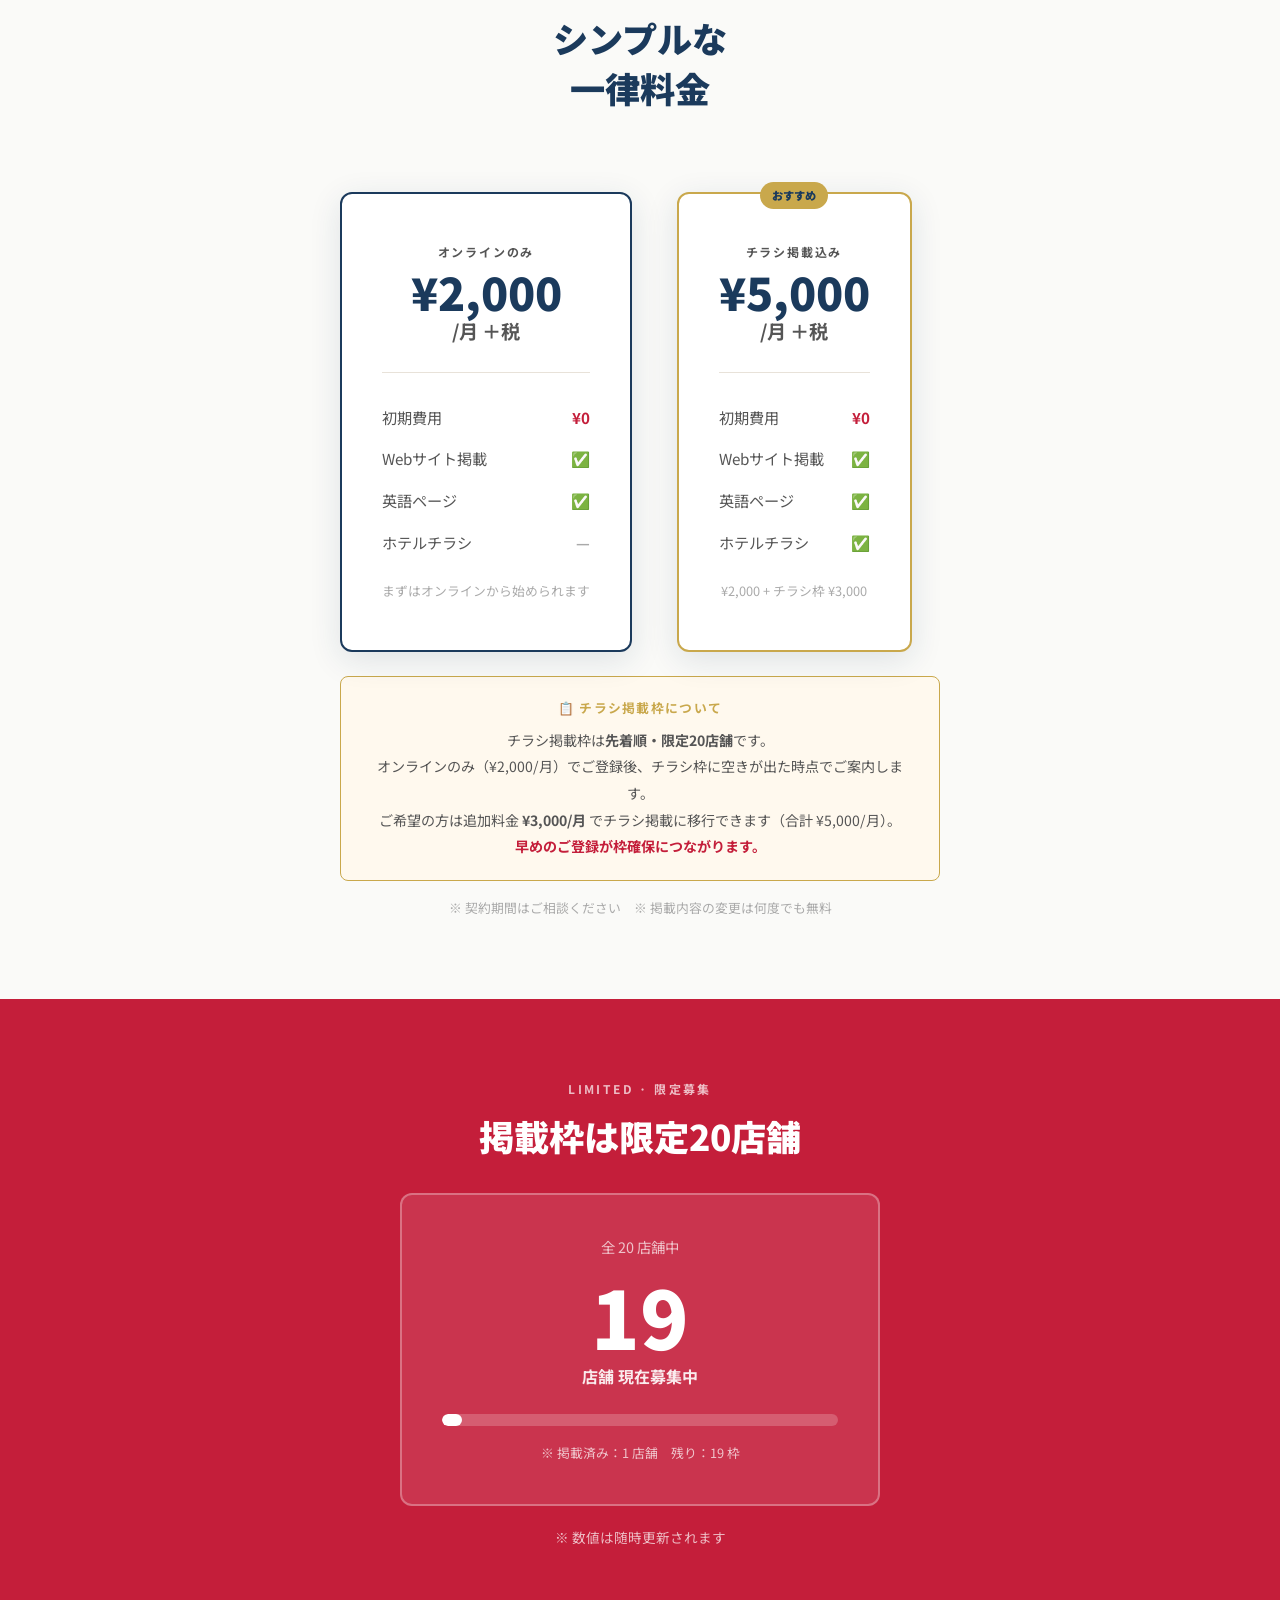
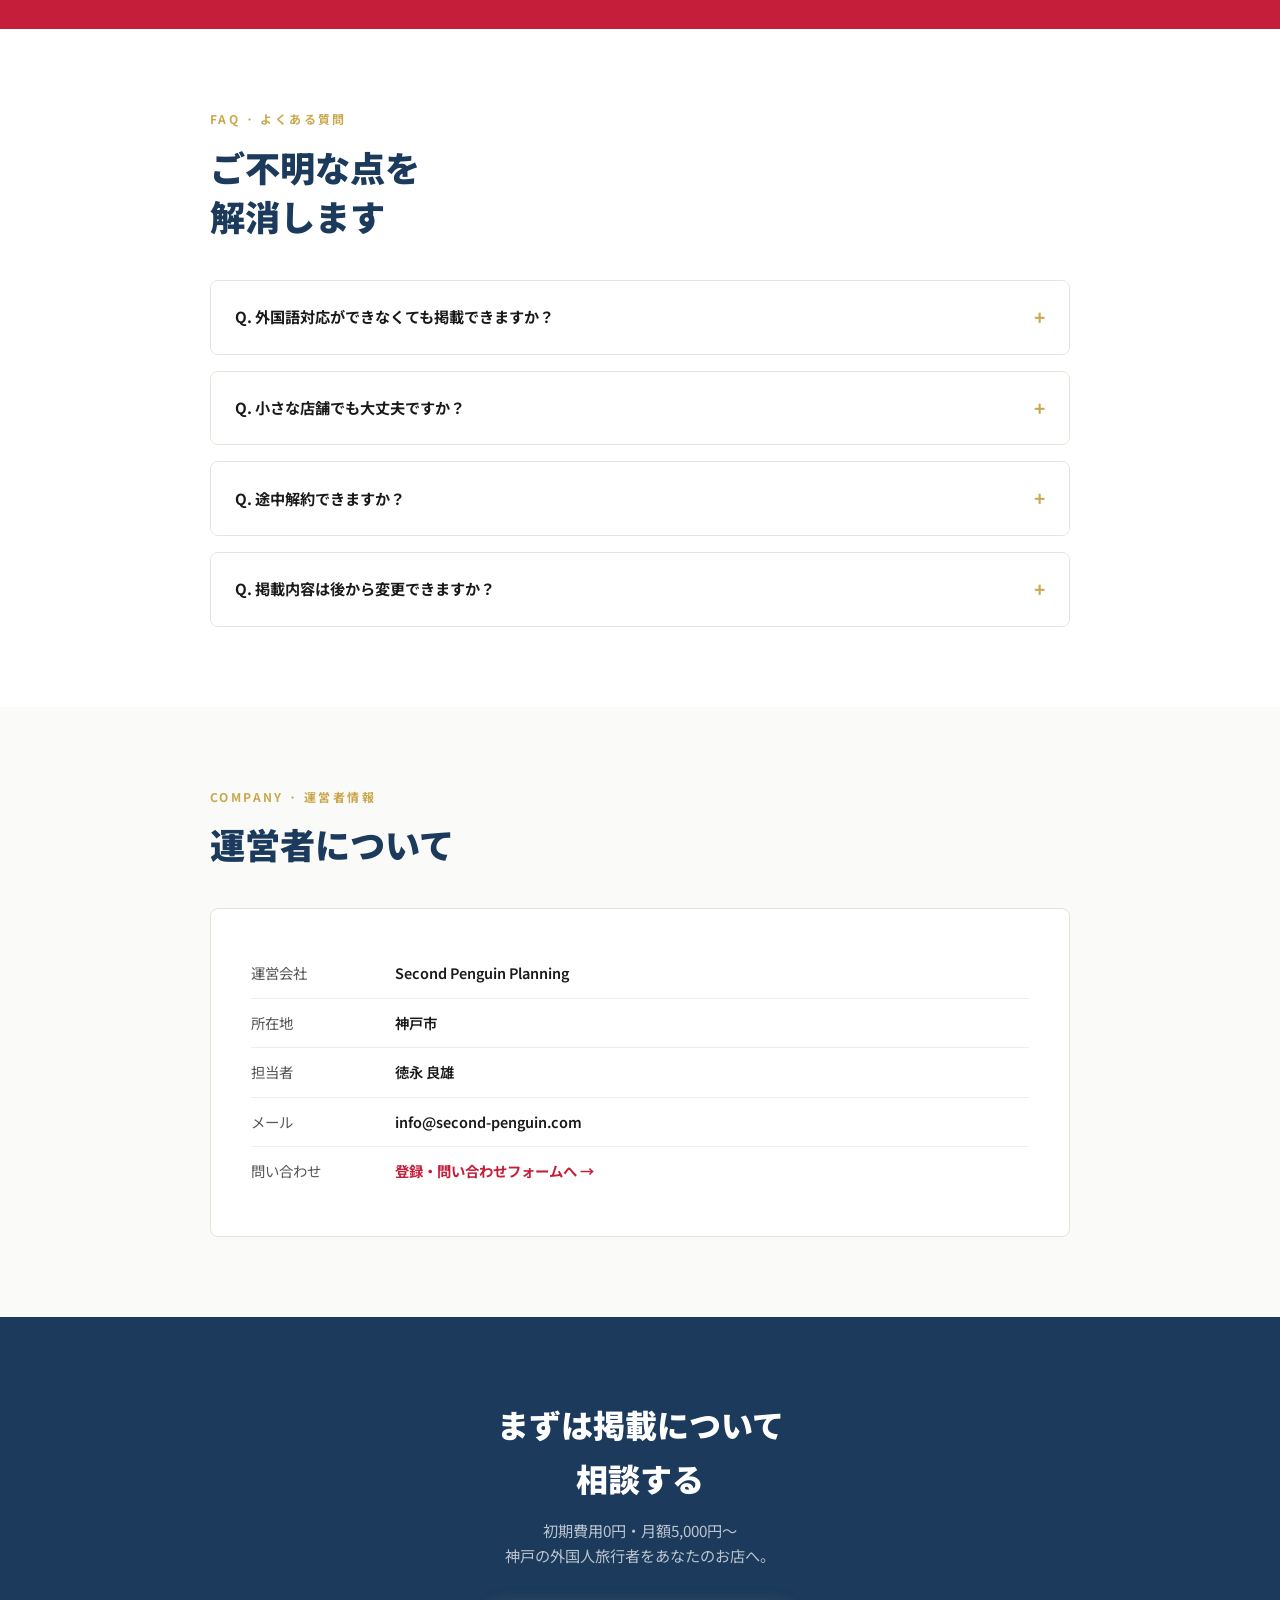
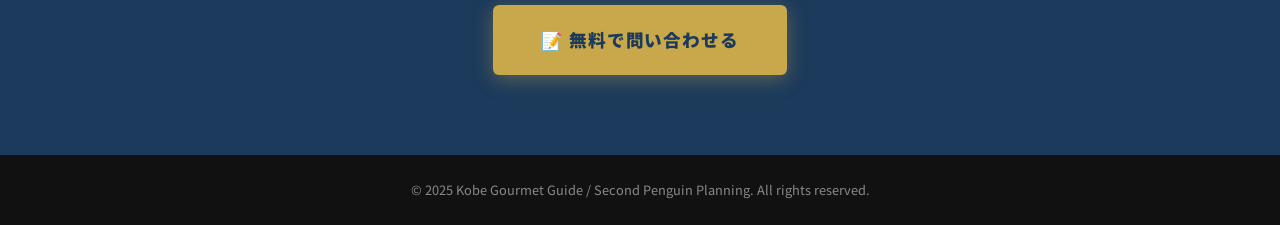
==== commit d41b9e0a: "LP修正：担当者名・フロー簡略化・料金プラン2段階説明追加 Co-Authored-By: Claude Sonnet 4.6 <noreply@anthropic.com>" ====
--- a/coming-soon.html
+++ b/coming-soon.html
@@ -341,7 +341,7 @@
       <div class="flow-arrow">→</div>
       <div class="flow-step">
         <div class="flow-icon">🏨</div>
-        <div class="flow-label">ホテルの<br>チラシ</div>
+        <div class="flow-label">ホテルで<br>チラシを受け取る</div>
       </div>
       <div class="flow-arrow">→</div>
       <div class="flow-step">
@@ -350,13 +350,8 @@
       </div>
       <div class="flow-arrow">→</div>
       <div class="flow-step">
-        <div class="flow-icon">🌐</div>
-        <div class="flow-label">Kobe<br>Gourmet Guide</div>
-      </div>
-      <div class="flow-arrow">→</div>
-      <div class="flow-step">
         <div class="flow-icon">🗺️</div>
-        <div class="flow-label">Google Maps<br>で経路案内</div>
+        <div class="flow-label">すぐに Google Maps<br>で経路案内</div>
       </div>
       <div class="flow-arrow">→</div>
       <div class="flow-step">
@@ -426,28 +421,50 @@
   <div class="container">
     <div class="section-label">Pricing · 料金</div>
     <h2 class="section-title">シンプルな<br>一律料金</h2>
-    <div class="price-card">
-      <div style="font-size:0.85rem;color:var(--sub);margin-bottom:8px;font-weight:600;">月額料金</div>
-      <div class="price-amount">¥5,000<span class="price-unit">/月</span></div>
-      <div class="price-tax">＋消費税</div>
-      <hr class="price-divider">
-      <div class="price-row">
-        <span class="label">初期費用</span>
-        <span class="value" style="color:var(--red);font-size:1.2rem;">¥0</span>
-      </div>
-      <div class="price-row">
-        <span class="label">契約期間</span>
-        <span class="value">ご相談ください</span>
-      </div>
-      <div class="price-row">
-        <span class="label">掲載内容の変更</span>
-        <span class="value">何度でも無料</span>
-      </div>
-      <div class="price-row">
-        <span class="label">英語ページ作成</span>
-        <span class="value">込み</span>
-      </div>
-      <div class="price-note">※ 内容は予告なく変更となる場合があります</div>
+    <!-- プラン比較 -->
+    <div style="display:grid;grid-template-columns:1fr 1fr;gap:16px;max-width:600px;margin:40px auto 0;">
+
+      <!-- オンラインのみ -->
+      <div class="price-card">
+        <div style="font-size:0.75rem;font-weight:700;letter-spacing:0.15em;color:var(--sub);margin-bottom:8px;">オンラインのみ</div>
+        <div class="price-amount" style="font-size:2.8rem;">¥2,000</div>
+        <div class="price-unit">/月 ＋税</div>
+        <hr class="price-divider">
+        <div class="price-row"><span class="label">初期費用</span><span class="value" style="color:var(--red);">¥0</span></div>
+        <div class="price-row"><span class="label">Webサイト掲載</span><span class="value">✅</span></div>
+        <div class="price-row"><span class="label">英語ページ</span><span class="value">✅</span></div>
+        <div class="price-row"><span class="label">ホテルチラシ</span><span class="value" style="color:#aaa;">—</span></div>
+        <div class="price-note">まずはオンラインから始められます</div>
+      </div>
+
+      <!-- チラシ込み -->
+      <div class="price-card" style="border-color:var(--gold);position:relative;">
+        <div style="position:absolute;top:-12px;left:50%;transform:translateX(-50%);background:var(--gold);color:var(--navy);font-size:0.7rem;font-weight:900;padding:4px 12px;border-radius:99px;white-space:nowrap;">おすすめ</div>
+        <div style="font-size:0.75rem;font-weight:700;letter-spacing:0.15em;color:var(--sub);margin-bottom:8px;">チラシ掲載込み</div>
+        <div class="price-amount" style="font-size:2.8rem;">¥5,000</div>
+        <div class="price-unit">/月 ＋税</div>
+        <hr class="price-divider">
+        <div class="price-row"><span class="label">初期費用</span><span class="value" style="color:var(--red);">¥0</span></div>
+        <div class="price-row"><span class="label">Webサイト掲載</span><span class="value">✅</span></div>
+        <div class="price-row"><span class="label">英語ページ</span><span class="value">✅</span></div>
+        <div class="price-row"><span class="label">ホテルチラシ</span><span class="value">✅</span></div>
+        <div class="price-note">¥2,000 + チラシ枠 ¥3,000</div>
+      </div>
+    </div>
+
+    <!-- チラシ枠の説明 -->
+    <div style="max-width:600px;margin:24px auto 0;background:#FFF9EE;border:1.5px solid var(--gold);border-radius:8px;padding:20px 24px;">
+      <div style="font-size:0.8rem;font-weight:700;color:var(--gold);letter-spacing:0.1em;margin-bottom:8px;">📋 チラシ掲載枠について</div>
+      <div style="font-size:0.88rem;color:#555;line-height:1.9;">
+        チラシ掲載枠は<strong>先着順・限定20店舗</strong>です。<br>
+        オンラインのみ（¥2,000/月）でご登録後、チラシ枠に空きが出た時点でご案内します。<br>
+        ご希望の方は追加料金 <strong>¥3,000/月</strong> でチラシ掲載に移行できます（合計 ¥5,000/月）。<br>
+        <span style="color:var(--red);font-weight:700;">早めのご登録が枠確保につながります。</span>
+      </div>
+    </div>
+
+    <div style="text-align:center;margin-top:16px;">
+      <div class="price-note">※ 契約期間はご相談ください　※ 掲載内容の変更は何度でも無料</div>
     </div>
   </div>
 </section>
@@ -534,7 +551,7 @@
       </div>
       <div class="company-row">
         <span class="company-key">担当者</span>
-        <span class="company-val">德永 佳生</span>
+        <span class="company-val">徳永 良雄</span>
       </div>
       <div class="company-row">
         <span class="company-key">メール</span>
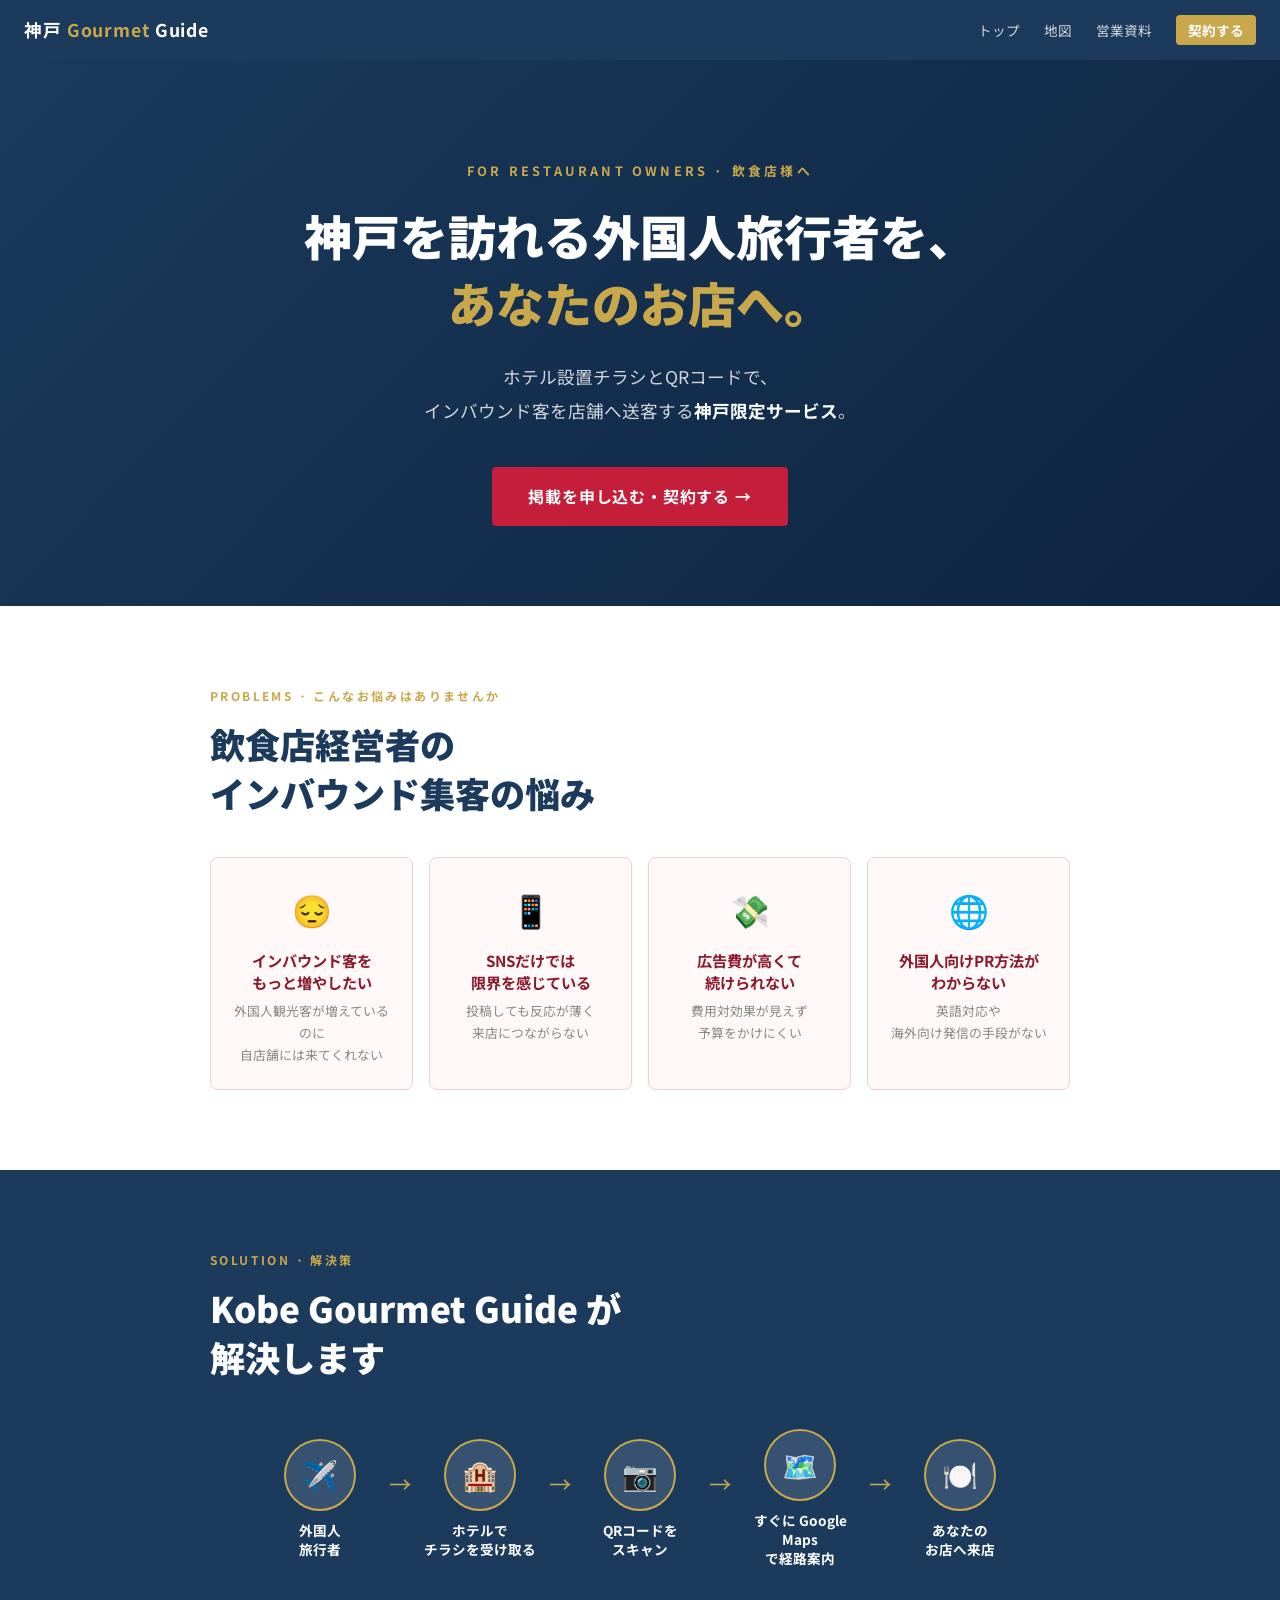
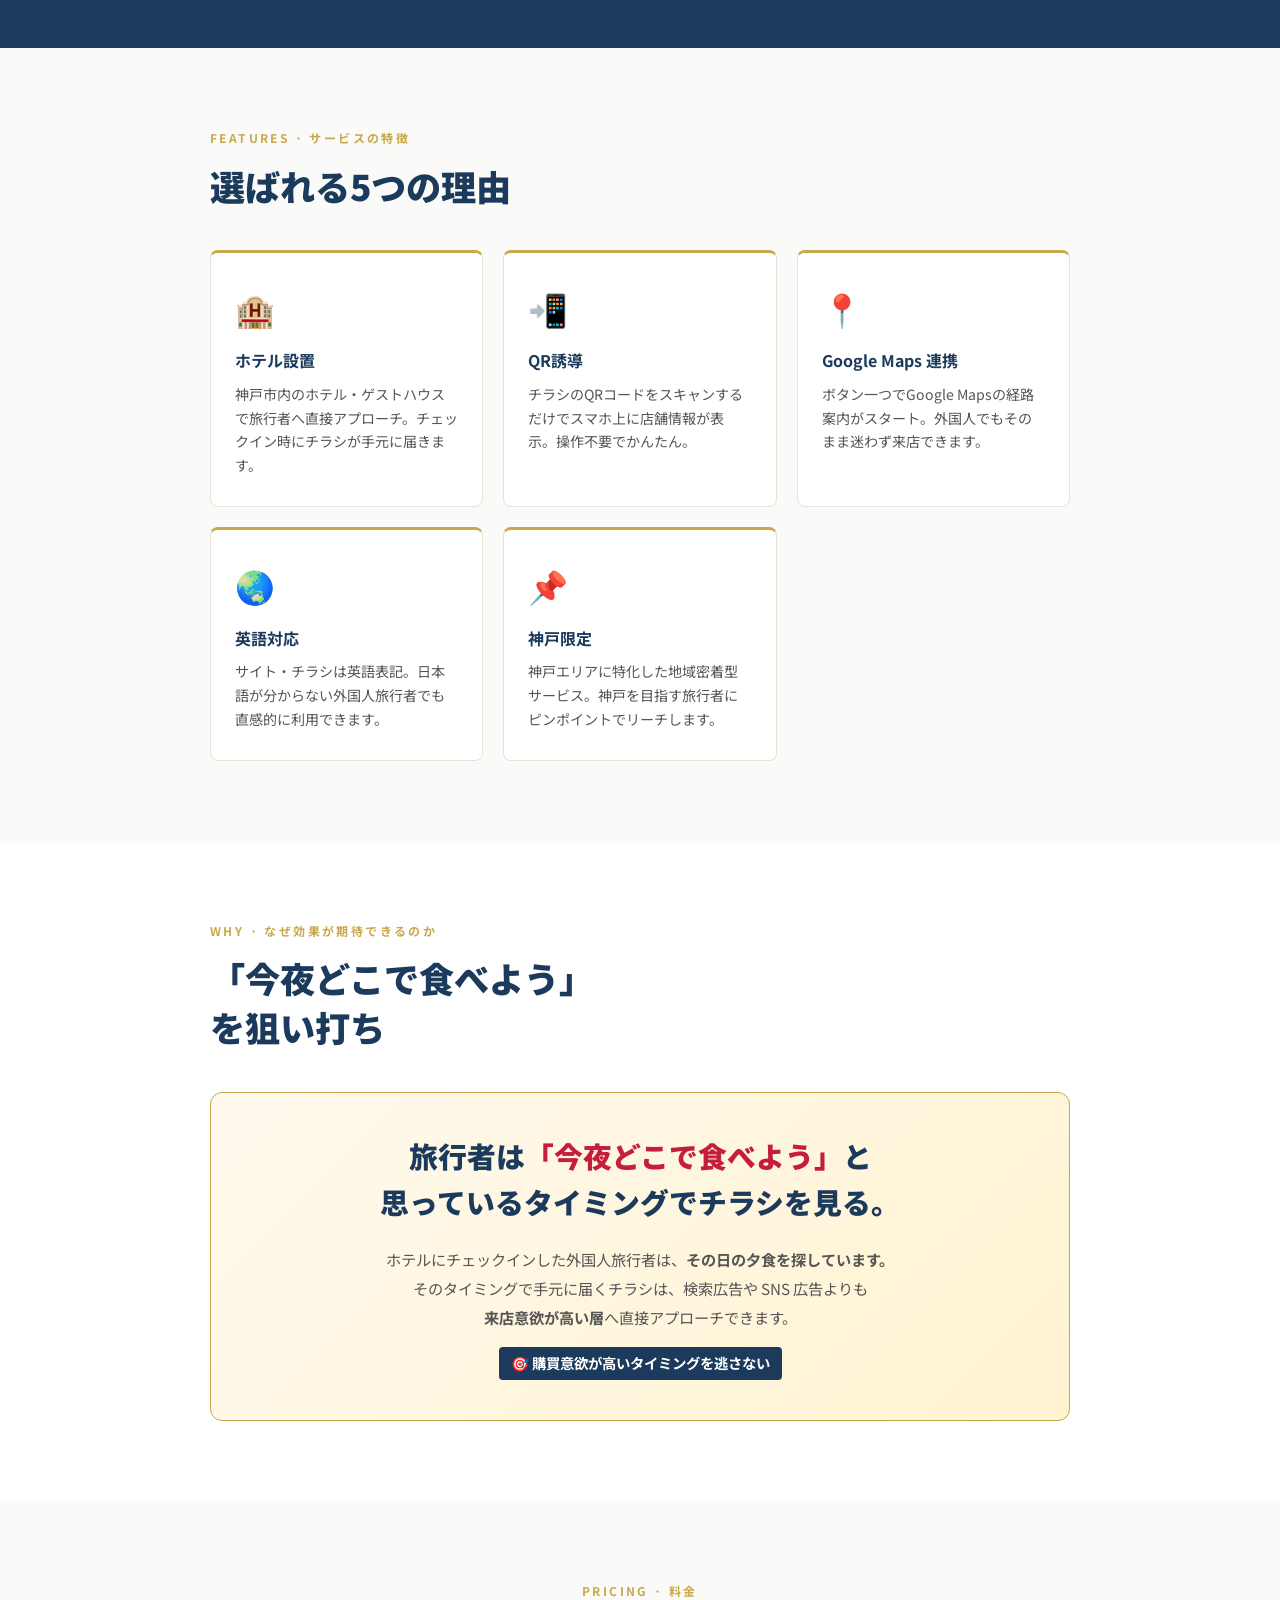
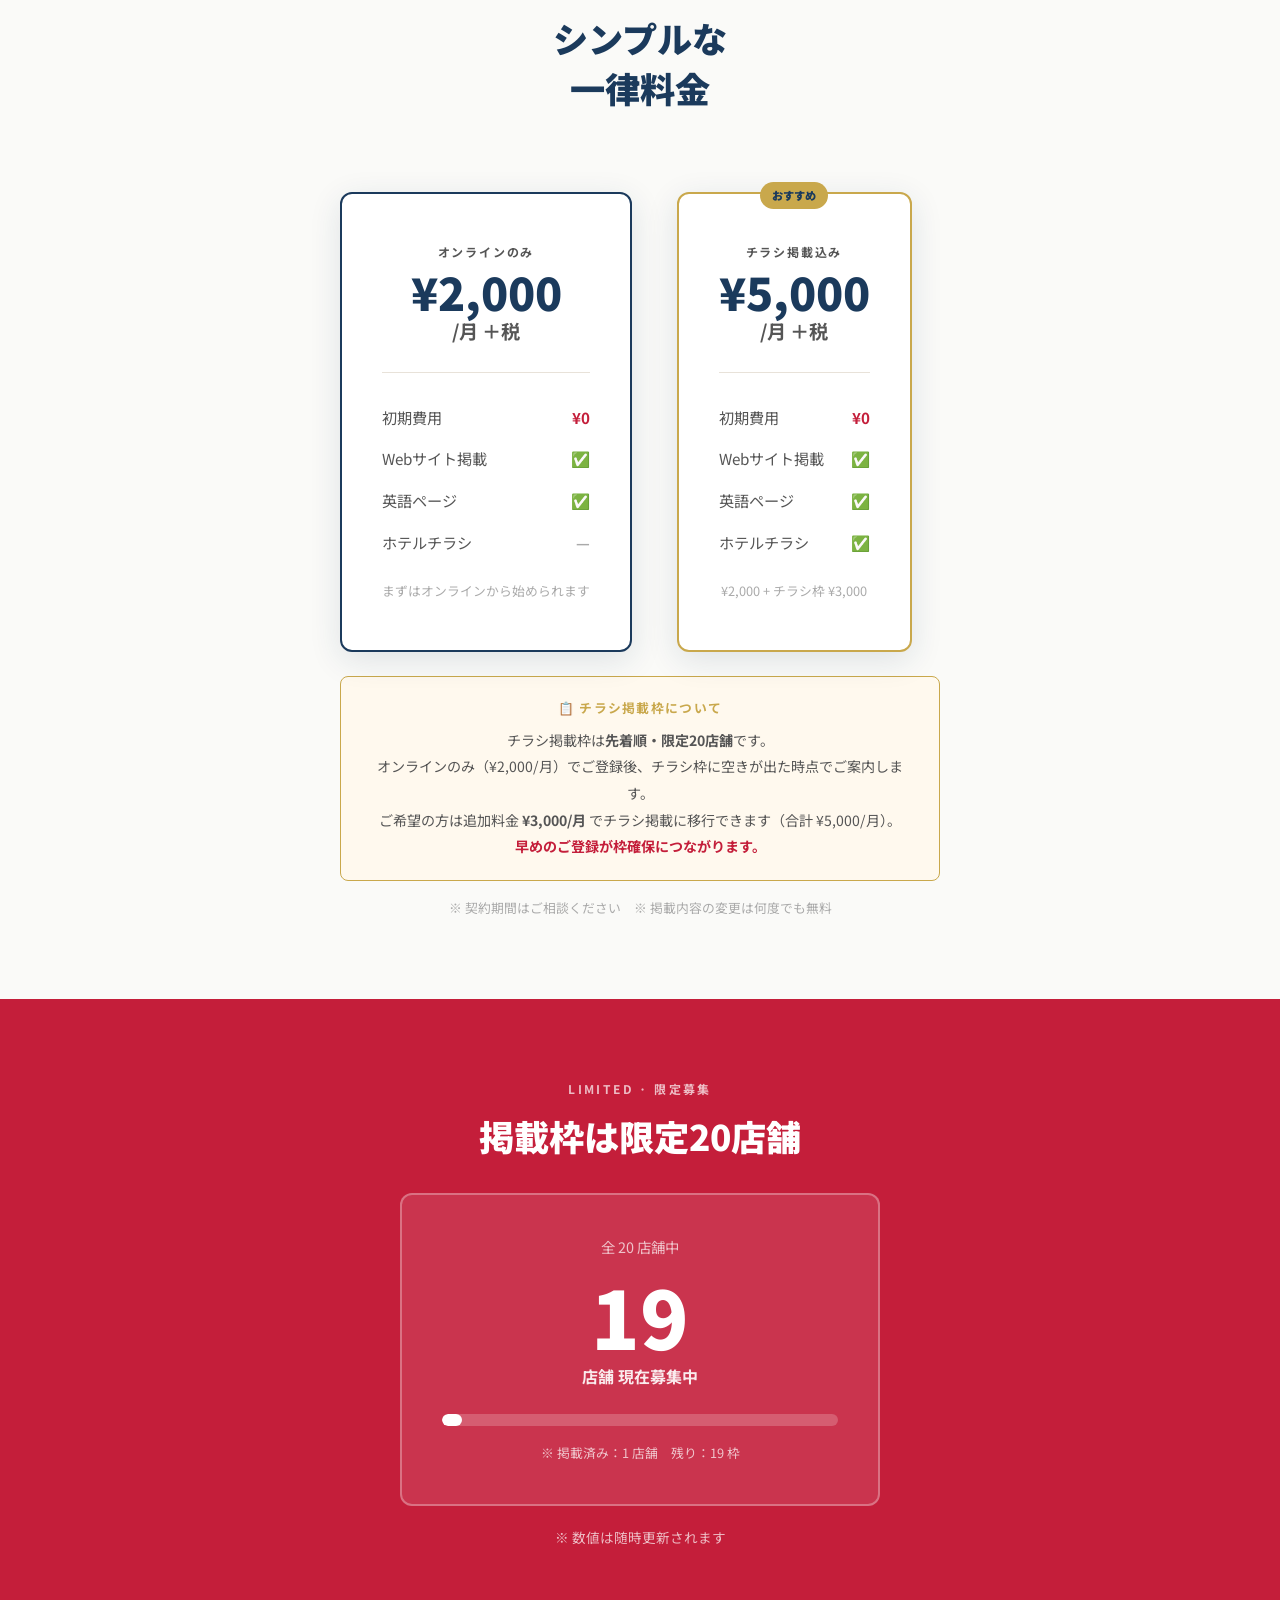
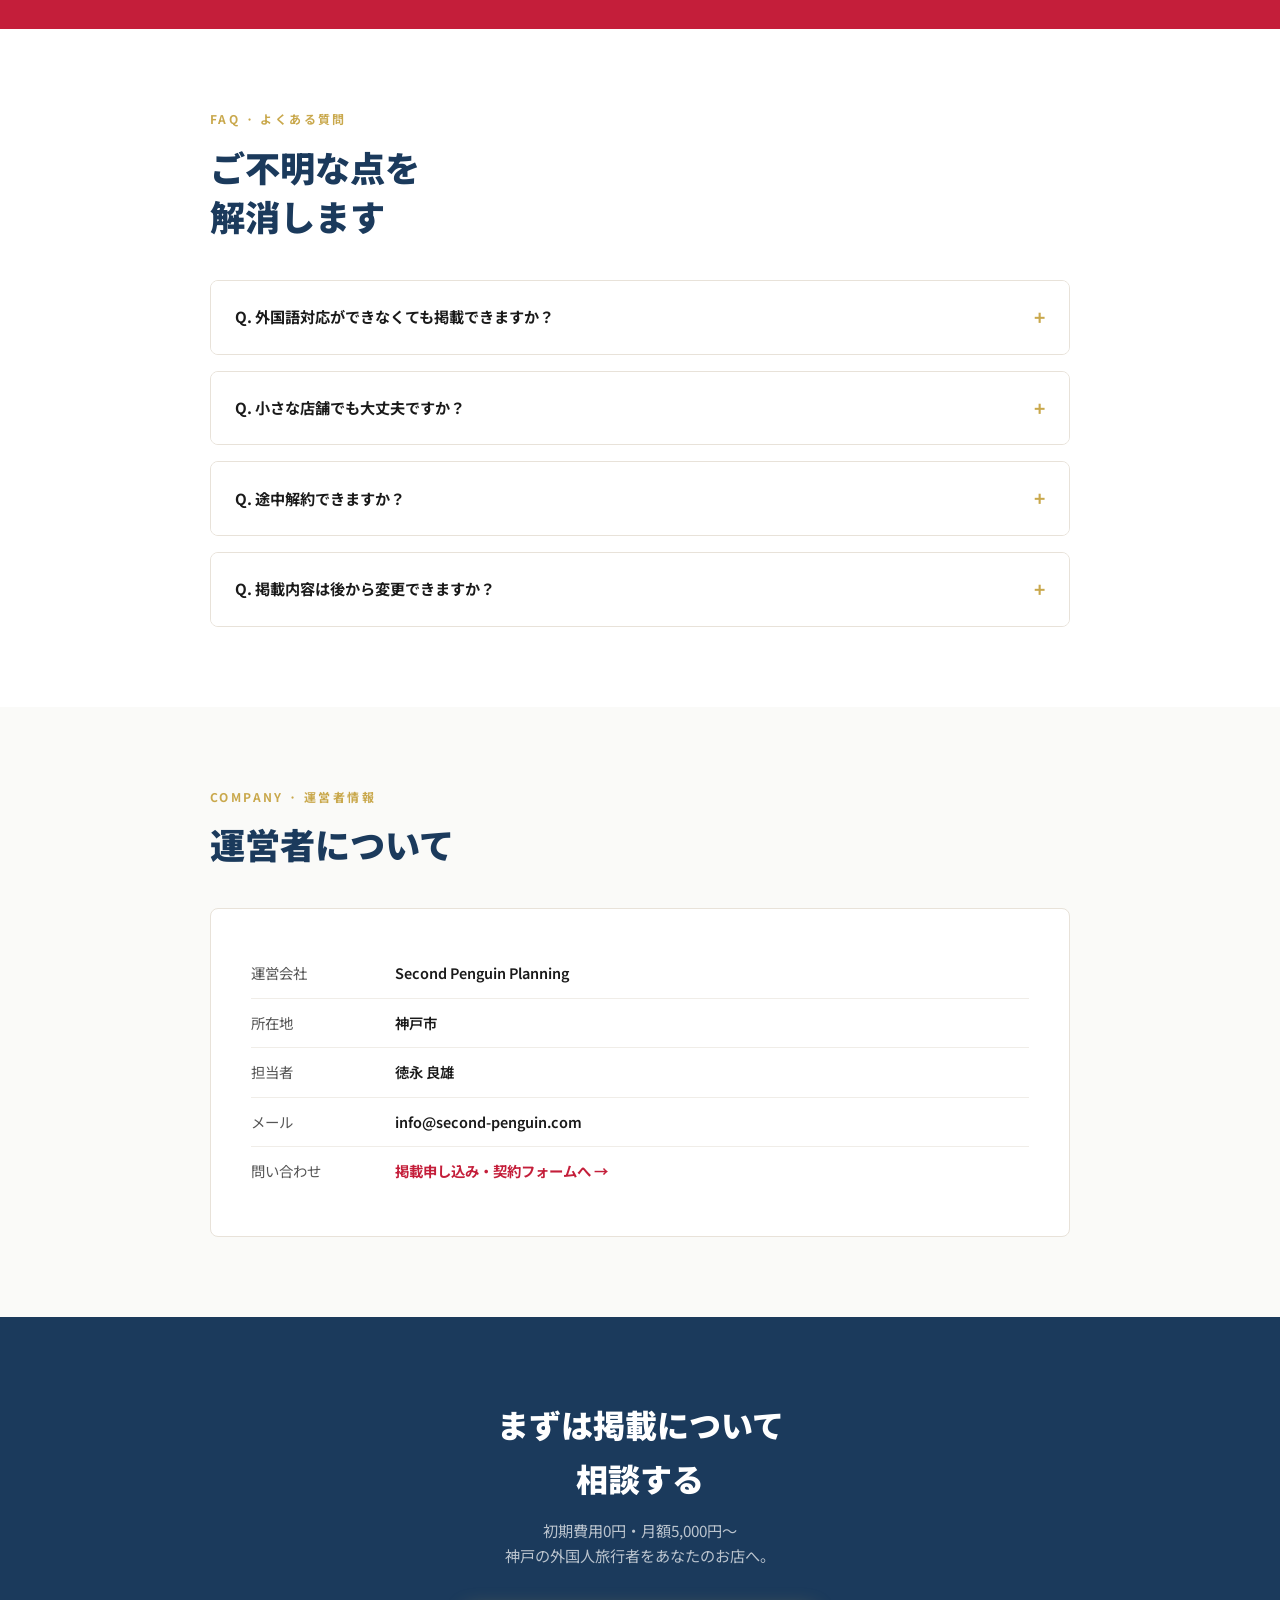
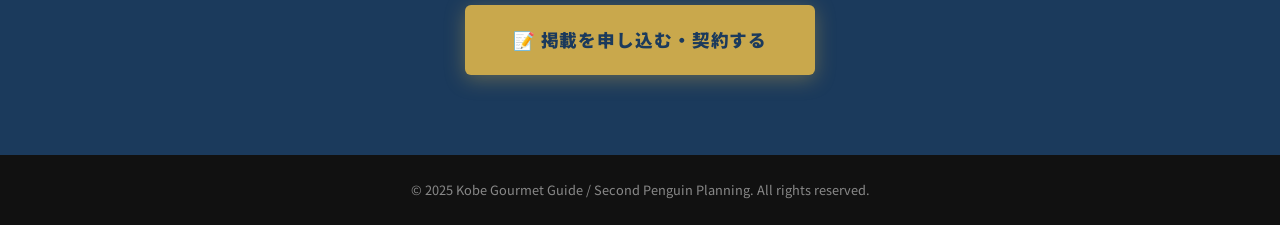
==== commit 14809126: "ページ間リンクを整理し導線を統一 ガイド → 掲載案内 → 営業資料 → 契約 の流れに一本化: - index.html: RegisterボタンをContract（contract.html）に変" ====
--- a/coming-soon.html
+++ b/coming-soon.html
@@ -1,4 +1,4 @@
-<!DOCTYPE html>
+﻿<!DOCTYPE html>
 <html lang="ja">
 <head>
   <meta charset="UTF-8">
@@ -279,6 +279,8 @@
   <nav>
     <a href="index.html">トップ</a>
     <a href="map.html">地図</a>
+    <a href="sales.html">営業資料</a>
+    <a href="contract.html" style="background:var(--gold);color:#fff;padding:5px 12px;border-radius:4px;font-weight:700;">契約する</a>
   </nav>
 </header>
 
@@ -294,7 +296,7 @@
       ホテル設置チラシとQRコードで、<br>
       インバウンド客を店舗へ送客する<strong style="color:#fff">神戸限定サービス</strong>。
     </p>
-    <a href="register.html" class="btn-primary">掲載について問い合わせる →</a>
+    <a href="contract.html" class="btn-primary">掲載を申し込む・契約する →</a>
   </div>
 </section>
 
@@ -559,7 +561,7 @@
       </div>
       <div class="company-row">
         <span class="company-key">問い合わせ</span>
-        <span class="company-val"><a href="register.html" style="color:var(--red);font-weight:700;">登録・問い合わせフォームへ →</a></span>
+        <span class="company-val"><a href="contract.html" style="color:var(--red);font-weight:700;">掲載申し込み・契約フォームへ →</a></span>
       </div>
     </div>
   </div>
@@ -570,7 +572,7 @@
   <div class="container">
     <h2>まずは掲載について<br>相談する</h2>
     <p>初期費用0円・月額5,000円〜<br>神戸の外国人旅行者をあなたのお店へ。</p>
-    <a href="register.html" class="btn-cta">📝 無料で問い合わせる</a>
+    <a href="contract.html" class="btn-cta">📝 掲載を申し込む・契約する</a>
   </div>
 </section>
 
@@ -601,3 +603,4 @@
 </script>
 </body>
 </html>
+
